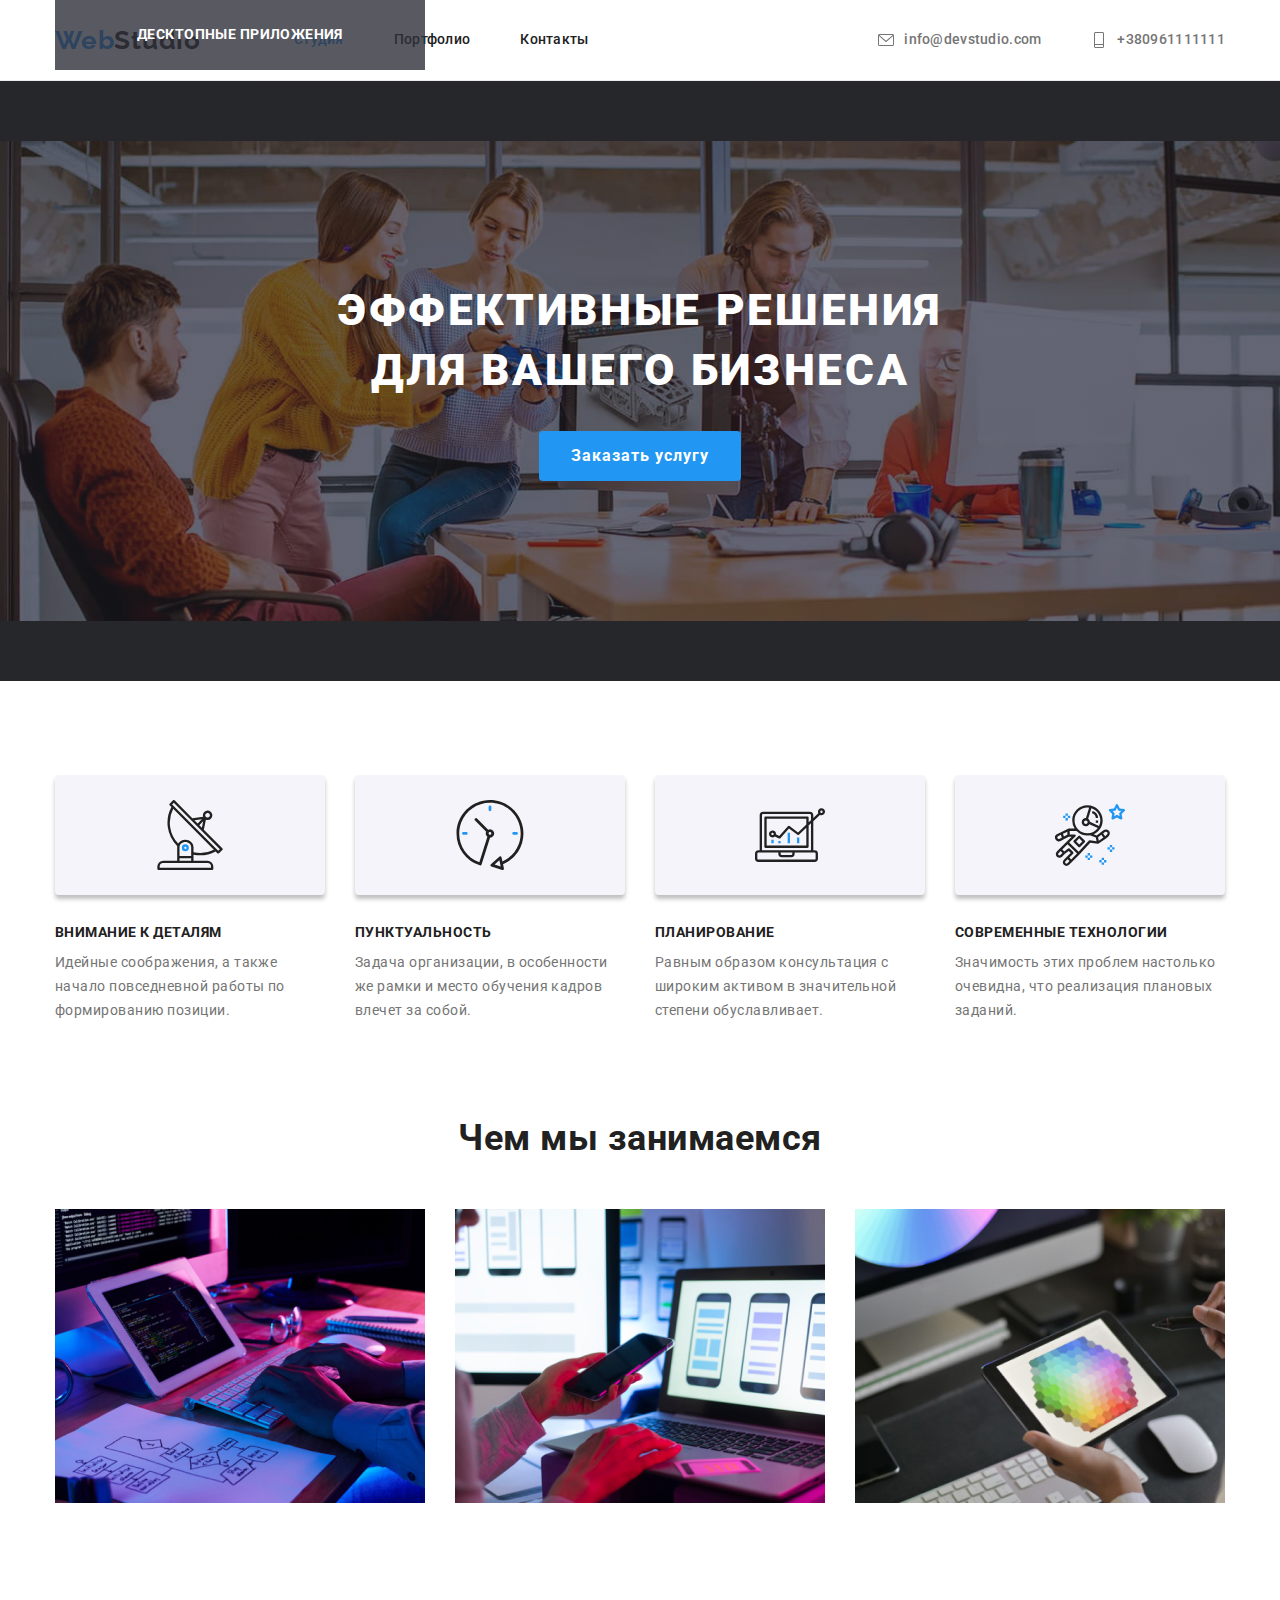
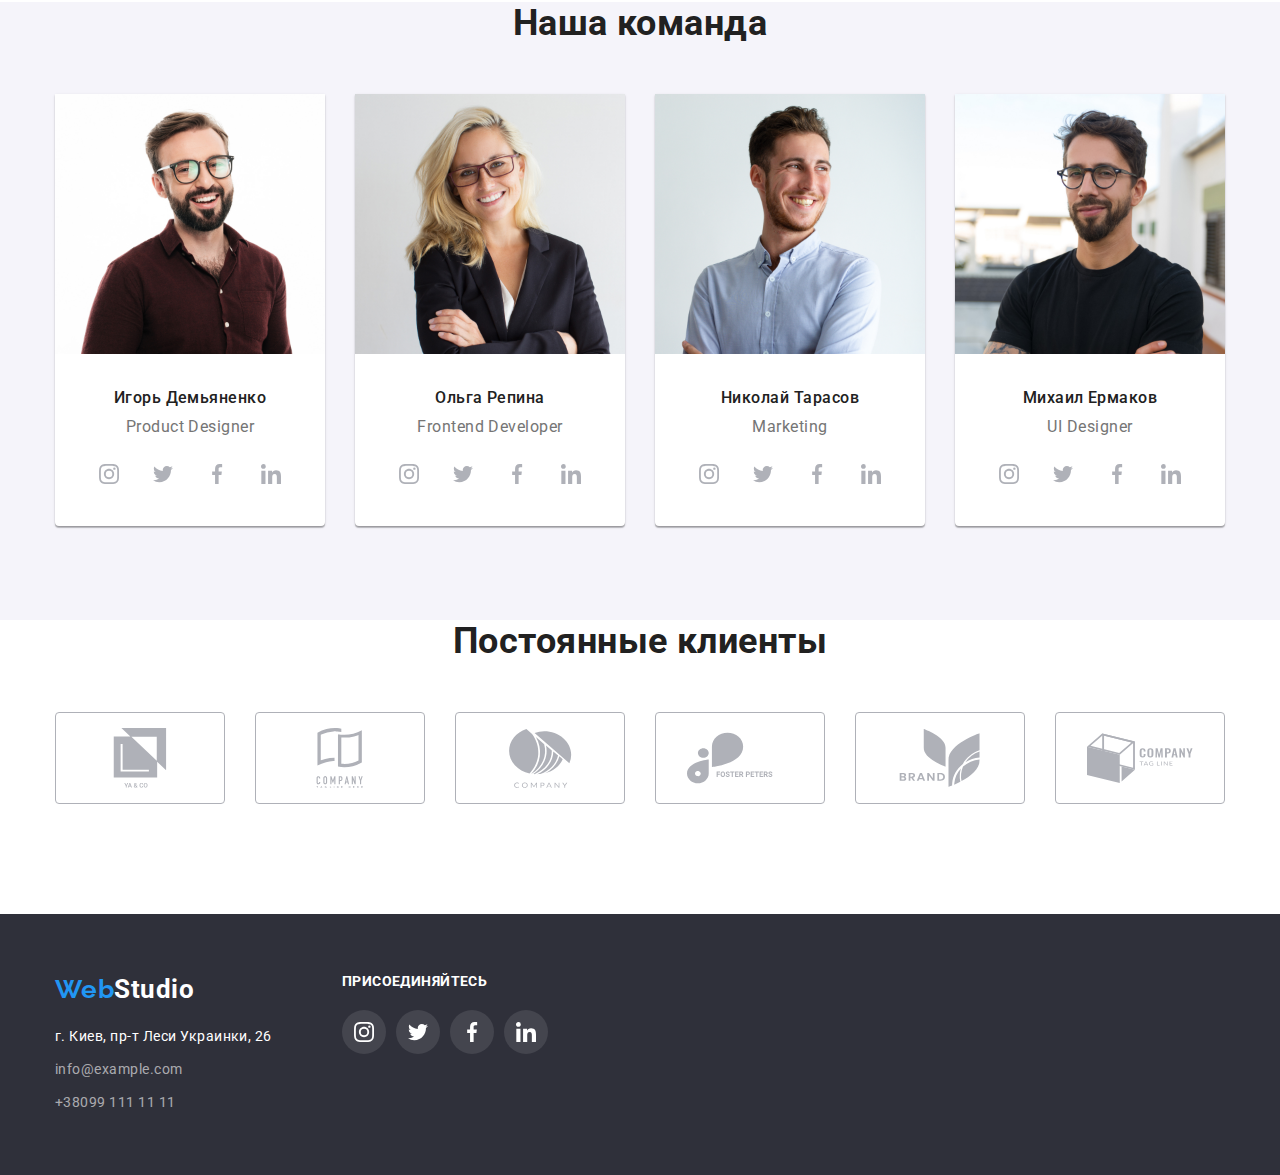
==== index.html @ 5ae1af16 "hw5" ====
<!DOCTYPE html>
<html lang="ru">
<head>
    <meta charset="UTF-8">
    <meta http-equiv="X-UA-Compatible" content="IE=edge">
    <meta name="viewport" content="width=device-width, initial-scale=1.0">
    <title>WebStudio</title>
    <link href="https://fonts.googleapis.com/css2?family=Raleway:wght@700&family=Roboto:wght@400;500;700;900&display=swap" rel="stylesheet">
    <link rel="stylesheet" href="./css/modern-normalize.css">
    <link rel="stylesheet" href="./css/style.css">

</head>
<body>
<!-- Шапка сайта -->
    <header class="header">
       <div class="container">
            <div class="main-nav">
                <nav class="main-nav">
                    <a href="" lang="en" class="logo"><span class="name_logo">Web</span>Studio</a> 
                    <ul class="site-nav list">
                        <li class="item-site-nav"><a href="./index.html" class="link current">Студия</a></li>
                        <li class="item-site-nav"><a href="./portfolio.html" class="link">Портфолио</a></li>
                        <li class="item-site-nav"><a href="" class="link">Контакты</a></li>           
                    </ul>             
                </nav>
                <ul class="cont-nav list">
                    <li class="item-site-nav ">
                            
                        <a href="mailto:info@devstudio.com" class="cont-link mail hover">
                            <svg class="contact-item" width="16px" height="12px">
                                <use href="./images/symbol.svg#icon-envelope"></use>
                            </svg>info@devstudio.com</a></li>
                    <li class="item-site-nav "><a href="tel:+380961111111" class="cont-link telephone">
                            <svg class="contact-item" width="16px" height="12px">
                                <use href="./images/symbol.svg#icon-telephone"></use>
                            </svg>+380961111111</a></li>
                </ul>
            </div>    
        </div>
    </header>

        <main>
<!-- Головна сторінка -->
            <section class="section-hero">
                <div class="container">
                    <h1 class="hero-title">Эффективные решения для вашего бизнеса</h1>
                        
                    <button type="button" class="button pointer">Заказать услугу</button>
                 </div>           
            </section>
<!-- Особливості -->            
            <section class="section">
                <div class="container">
                    <h2 class="features-title visual-hidden">Особенности</h2>
                    <ul class="features list">                    
                        <li class="features-list">
                            <div class="icon">
                                <svg class="features-icon" width="70px" height="70px">
                                    <use href="./images/symbol.svg#icon-antenna"></use>
                                </svg>
                            </div>
                            <h3 class="title">Внимание к деталям</h3>
                            <p class="text-title">Идейные соображения, а также начало повседневной работы по формированию позиции.</p>
                        </li>

                        <li class="features-list clock">
                            <div class="icon">
                                <svg class="features-icon" width="70px" height="70px">
                                    <use href= "./images/symbol.svg#icon-clock"></use>
                                </svg>
                            </div>
                            <h3 class="title">Пунктуальность</h3>
                            <p class="text-title">Задача организации, в особенности же рамки и место обучения кадров влечет за собой.</p>
                        </li>

                        <li class="features-list diagram">
                             <div class="icon">
                                <svg class="features-icon" width="70px" height="70px">
                                    <use href="./images/symbol.svg#icon-diagram"></use>
                                </svg>
                            </div>
                            <h3 class="title">Планирование</h3>
                            <p class="text-title">Равным образом консультация с широким активом в значительной степени обуславливает.</p>
                        </li>

                        <li class="features-list astronaut">
                             <div class="icon">
                                <svg class="features-icon" width="70px" height="70px">
                                    <use href="./images/symbol.svg#icon-astronaut"></use>
                                </svg>
                            </div>
                            <h3 class="title">Современные технологии</h3>
                            <p class="text-title">Значимость этих проблем настолько очевидна, что реализация плановых заданий.</p>
                        </li>
                    </ul>
                </div>
            </section> 
            
  <!-- Види робіт -->
            <section class="section-work">
                <div class="container">
                    <h2 class="section-title">Чем мы занимаемся</h2>
                    <ul class="work list">
                        <li class="work-img"> 
                            <div class="action-block">
                                <img src="./images/img1.jpg" alt="Написание кода" width="370">

                                <div class="action-line">
                                    <p class="active-work-text">
                                        Десктопные приложения
                                    </p>
                                </div>
                            </div>
                        </li>

                        <li  class="work-img">
                            <div class="action-block">
                                <img src="./images/img2.jpg" alt="Разработка мобильных приложений" width="370">
                            </div>   
                        </li>

                        <li  class="work-img"> 
                            <div class="action-block">
                                <img src="./images/img3.jpg" alt="Разработка дизайнов" width="370">
                            </div>
                        </li>
                    </ul>
                </div>
            </section>  
<!-- Команда -->
            <section class="section-team">
                <div class="container">
                    <h2 class="section-title">Наша команда</h2>
                    <ul class="team list">
                        <li class="team-card">
                            <img src="./images/igor.jpg" alt="Игорь Демьяненко" width="270" class="team-img">
                            <div class="team-container">
                                <h3 class="title">Игорь Демьяненко</h3>
                                <p lang="en" class="position-title">Product Designer</p>
                                <ul class="social-block">
                                    <li class="social-list"><a href="" class="soc">
                                        <svg class="social-link" width="20" height="20">
                                            <use href="./images/symbol.svg#icon-instagram">
                                            </use>
                                        </svg>
                                    </a></li>
                                    <li class="social-list"><a href="" class="soc">
                                        <svg class="social-link" width="20" height="20">
                                            <use href="./images/symbol.svg#icon-twitter">
                                            </use>
                                        </svg></a></li>
                                    <li class="social-list"><a href="" class="soc"><svg class="social-link" width="20" height="20">
                                            <use href="./images/symbol.svg#icon-facebook">
                                            </use>
                                        </svg></a></li>
                                    <li class="social-list"><a href="" class="soc"><svg class="social-link" width="20" height="20">
                                            <use href="./images/symbol.svg#icon-linkedin">
                                            </use>
                                        </svg></a></li>
                            </ul>
                            </div>  
  
                        </li>
                        <li class="team-card">
                            <img src="./images/olga.jpg" alt="Ольга Репина" width="270" class="team-img">
                            <div class="team-container">
                                <h3 class="title">Ольга Репина</h3>
                                <p lang="en" class="position-title">Frontend Developer</p>
                            <ul class="social-block">
                                    <li class="social-list"><a href="" class="soc">
                                        <svg class="social-link" width="20" height="20">
                                            <use href="./images/symbol.svg#icon-instagram">
                                            </use>
                                        </svg>
                                    </a></li>
                                    <li class="social-list"><a href="" class="soc">
                                        <svg class="social-link" width="20" height="20">
                                            <use href="./images/symbol.svg#icon-twitter">
                                            </use>
                                        </svg></a></li>
                                    <li class="social-list"><a href="" class="soc"><svg class="social-link" width="20" height="20">
                                            <use href="./images/symbol.svg#icon-facebook">
                                            </use>
                                        </svg></a></li>
                                    <li class="social-list"><a href="" class="soc"><svg class="social-link" width="20" height="20">
                                            <use href="./images/symbol.svg#icon-linkedin">
                                            </use>
                                        </svg></a></li>
                            </ul>
                            </div>
                        </li>
                        <li class="team-card">
                            <img src="./images/nikolai.jpg" alt="Николай Тарасов" width="270" class="team-img">
                            <div class="team-container">
                                <h3 class="title">Николай Тарасов</h3>
                                <p lang="en" class="position-title">Marketing</p>
                                <ul class="social-block">
                                    <li class="social-list"><a href="" class="soc">
                                        <svg class="social-link" width="20" height="20">
                                            <use href="./images/symbol.svg#icon-instagram">
                                            </use>
                                        </svg>
                                    </a></li>
                                    <li class="social-list"><a href="" class="soc">
                                        <svg class="social-link" width="20" height="20">
                                            <use href="./images/symbol.svg#icon-twitter">
                                            </use>
                                        </svg></a></li>
                                    <li class="social-list"><a href="" class="soc">
                                        <svg class="social-link" width="20" height="20">
                                            <use href="./images/symbol.svg#icon-facebook">
                                            </use>
                                        </svg></a></li>
                                    <li class="social-list"><a href="" class="soc">
                                        <svg class="social-link" width="20" height="20">
                                            <use href="./images/symbol.svg#icon-linkedin">
                                            </use>
                                        </svg></a></li>
                                </ul>
                            </div>    
                        </li>
                        <li class="team-card">
                            <img src="./images/mikhail.jpg" alt="Михаил Ермаков" width="270" class="team-img">
                            <div class="team-container">                           
                                <h3 class="title">Михаил Ермаков</h3>
                                <p lang="en" class="position-title">UI Designer</p>
                                <ul class="social-block">
                                    <li class="social-list"><a href="" class="soc">
                                        <svg class="social-link" width="20" height="20">
                                            <use href="./images/symbol.svg#icon-instagram">
                                            </use>
                                        </svg>
                                    </a></li>
                                    <li class="social-list"><a href="" class="soc">
                                        <svg class="social-link" width="20" height="20">
                                            <use href="./images/symbol.svg#icon-twitter">
                                            </use>
                                        </svg></a></li>
                                    <li class="social-list"><a href="" class="soc">
                                        <svg class="social-link" width="20" height="20">
                                            <use href="./images/symbol.svg#icon-facebook">
                                            </use>
                                        </svg></a></li>
                                    <li class="social-list"><a href="" class="soc">
                                        <svg class="social-link" width="20" height="20">
                                            <use href="./images/symbol.svg#icon-linkedin">
                                            </use>
                                        </svg></a></li>
                                </ul>
                            </div>

                        </li>
                    </ul>
                </div>
            </section>
            <section class="section-clients">
                <div class="container">
                    <h2 class="section-title">Постоянные клиенты</h2>
                    <ul class="clients-block">
                        <li class="clients-list"><a href="" class="clients-link">
                            <svg class="client-one" width="106" height="60">
                                <use href="./images/symbol.svg#icon-client-1">

                                </use>
                            </svg>
                        </a></li>
                        <li class="clients-list"><a href="" class="clients-link">
                            <svg class="client-one" width="106" height="60">
                                <use href="./images/symbol.svg#icon-client-2">

                                </use>
                            </svg>
                        </a></li>
                        <li class="clients-list"><a href="" class="clients-link">
                            <svg class="client-one" width="106" height="60">
                                <use href="./images/symbol.svg#icon-client-3">

                                </use>
                            </svg></a></li>
                        <li class="clients-list"><a href="" class="clients-link">
                            <svg class="client-one" width="106" height="60">
                                <use href="./images/symbol.svg#icon-client-4">

                                </use>
                            </svg></a></li>
                        <li class="clients-list"><a href="" class="clients-link">
                            <svg class="client-one" width="106" height="60">
                                <use href="./images/symbol.svg#icon-client-5">

                                </use>
                            </svg></a></li>
                        <li class="clients-list"><a href="" class="clients-link">
                            <svg class="client-one" width="106" height="60">
                                <use href="./images/symbol.svg#icon-client-6">

                                </use>
                            </svg></a></li>
                    </ul>
                </div>
            </section>
        </main>
<!-- Подвал -->
    <footer class="footer ">
        <div class="container decoration">
                <div>
                    <a href="#" lang="en" class="footer-logo"><span class="name_logo">Web</span>Studio</a>

                    <address>
                        <p class="cont-footer">г. Киев, пр-т Леси Украинки, 26</p>
                        <ul class="list"> 
                            <li class="address-mail"><a href="mailto:info@example.com" class="footer-list">info@example.com</a></li>
                            <li class="address-tel"><a href="tel:+380961111111" class="footer-list">+38099 111 11 11</a></li>
                        </ul>
                    </address>
                </div>
            <div class="social-footer">
                <h3 class="social-footer-title">присоединяйтесь</h3>
                <ul class="social-footer-block">

                    <li class="social-footer-list"><a href="" class="soc-footer">
                        <svg class="social-footer-link" width="20" height="20">
                            <use href="./images/symbol.svg#icon-instagram">
                            </use>
                        </svg></a></li>

                    <li class="social-footer-list"><a href="" class="soc-footer">
                        <svg class="social-footer-link" width="20" height="20">
                            <use href="./images/symbol.svg#icon-twitter">
                            </use>
                        </svg></a></li>

                    <li class="social-footer-list"><a href="" class="soc-footer">
                        <svg class="social-footer-link" width="20" height="20">
                            <use href="./images/symbol.svg#icon-facebook">
                            </use>
                        </svg></a></li>

                    <li class="social-footer-list"><a href="" class="soc-footer">
                        <svg class="social-footer-link" width="20" height="20">
                            <use href="./images/symbol.svg#icon-linkedin">
                            </use>
                        </svg>
                    </a></li>
                </ul>
            </div> 
        </div>

    </footer>
</body>
</html>
---- css/style.css ----
/* КОЛІР ГОЛОВНОГО ТЕКСТУ #212121 */

/* КОЛІР ДРУГОРЯДНОГО ТЕКСТУ #757575 */

/* Білий колір тексту #FFFFFF */

/* Білий другорядний rgba(255, 255, 255, 0,6); */

/* акцент #2196F3 */

/* Колір сторінки другорядний #F5F4FA */

/* Колір сторінки другорядний #2F303A */



:root {
    --primary-text-color:rgba(117, 117, 117, 1);
    --title-text-color:#212121;
    --accent-color: #2196F3;
    --additional-color:#757575;
    --additional-white-color:#FFFFFF;
    --background-color:#2F303A;
    --background-team-color:#F5F4FA;
    --contact-text-color:#FFFFFF99;
    --bgc-work-card:#EEEEEE;
}

body {
    background-color: var(--additional-white-color);
    color: var(--primary-text-color);
    font-family: 'Roboto', sans-serif;
    letter-spacing: 0.03em;
}

.header {
    border-bottom: 1px solid #ECECEC;
}

.main-nav {
    display: flex;
    align-items: center;
}

.container {
    margin-left: auto;
    margin-right: auto;
    width: 1200px;
    padding-left: 15px;
    padding-right: 15px;
    border-bottom: 4 px solid var(--title-text-color);


}


.visual-hidden {
    color: rgba(0, 0, 0, 0);
    font-size: 0;
    padding-top: 0;
    padding-bottom: 0;
    margin-top: 0;
    margin-bottom: 0;
}

.logo {
    color: var(--title-text-color);
    text-decoration: none;
    font-family: 'Raleway', sans-serif;
    font-weight: bold;
    font-size: 26px;
    line-height: 1.19;
    letter-spacing: 0.03em;
    padding-top: 24px;
    padding-bottom: 24px;
}

.name_logo {
    color: var(--accent-color);
    font-family: 'Raleway', sans-serif;
    font-weight: bold;
    font-size: 26px;
    line-height: 1.19;
    letter-spacing: 0.03em;
    
}

.list {
    padding: 0;
    margin: 0;
    list-style: none;
}

.link {
    text-decoration: none;
    color: var(--title-text-color);
    font-weight: 500;
    font-size: 14px;
    line-height: 1.14;
    letter-spacing: 0.02em;
}

/* site nav */

.site-nav {
     display: flex;
     margin-left: 93px;
     
}

.site-nav .item-site-nav {
    margin-right: 50px;
    
    
}

.site-nav .item-site-nav:last-child {
    margin-right: 0;
}




.contact-item {
    width:16px;
    height: 16px;
    align-items: center;
    margin-right: 10px;
    background-repeat: no-repeat;
    display: inline-flex;
    background-size: contain;
    vertical-align: middle;
    fill: currentColor;
    


}
.contact-item:hover{
    fill: var(--accent-color);

}
    

.site-nav .link {
    display: block;
    padding-top: 32px;
    padding-bottom: 32px;
}
    
.site-nav.link {

    color: var(--title-text-color);
    font-weight: 500;
    font-size: 14px;
    line-height: 1.14;
    letter-spacing: 0.02em;
}

/* cont-nav */

.cont-link {
    color: var(--additional-color);
    text-decoration: none;
    font-weight: 500;
    font-size: 14px;
    line-height: 1.14;
    letter-spacing: 0.02em;
    padding-top: 32px;
    padding-bottom: 32px;
    display: block;
    
}


.cont-link:hover, 
.cont-nav .cont-link:focus {
    color:var(--accent-color);
    
}
.site-nav .link:hover,
.site-nav .link:focus {
    color:var(--accent-color);

}




.current {
    color: var(--accent-color);
}    


.cont-nav {
    display: flex;
    margin-left: auto;

}

.cont-nav .item-site-nav + .item-site-nav {
    margin-left: 50px;
}




/* hero */
.section-hero {
    background-color: var(--title-text-color);
    
    text-align: center;
    background-repeat: no-repeat;
    background-position: center;
    background-size: contain;
    padding-top: 200px;
    padding-bottom: 200px;
    background-image: linear-gradient(to bottom, rgba(47, 48, 58, 0.4),
    rgba(47, 48, 58, 0.4)), 
url(../images/hero-img.jpg);
    
} 

.section-hero .container {
    width: 696px;
}

.button {

    background-color: var(--accent-color);
    color: var(--additional-white-color);

    border-radius: 4px;
    border: none;


    padding: 10px 32px;
    min-width: 200px;
    margin-bottom: 0;


    font-family: Roboto;
    font-weight: bold;
    font-size: 16px;
    line-height: 1.9;
    letter-spacing: 0.06em;
    



    
}
.hero-title {

    margin-top: 0;
    margin-bottom: 30px;

    color: var(--additional-white-color);
    font-style: normal;;
    font-weight: 900;
    font-size: 44px;
    line-height: 1.36;
    letter-spacing: 0.06em;
    text-align: center;
    text-transform: uppercase;

}

/* Features */
.section {
    padding-top: 94px;
    padding-bottom: 94px;
    margin-bottom: 0;
    margin-top: 0;
    
}

.section .container {
    padding-top: 0;
    padding-bottom: 0;
    margin-top: 0;
    margin-bottom: 0;
}

.features{
    display: flex;
}

.features-list .title {
    text-align: left;
}


.features .features-list + .features-list {
    margin-left: 30px;
}

.features-title {

    margin-top: 0;
    margin-bottom: 0;
}

.features .title {

    
    color: var(--title-text-color);
    font-weight: bold;
    font-size: 14px;
    line-height: 1.14;
    text-transform: uppercase;
    
}

.title {

    margin-top: 0;
    margin-bottom: 10px;
    text-align: center;

}

.features-list {
    margin-top: 0;
    margin-bottom: 0;
    width: 272px;
    
    
}

.icon {
    width: 270px;

    padding-top: 25px;
    padding-bottom: 25px;
    display: flex;
    justify-content: center;
    box-shadow: 0px 4px 4px rgba(0, 0, 0, 0.25);
    border-radius: 4px;
    margin-bottom: 30px;
    background-position: center;
    background-color: var(--background-team-color);

}

.features-icon {

    width: 70px;
    height: 70px;
    background-repeat: no-repeat;

}

/* SECTION */
.section-work {
    padding-top: 0;
    padding-bottom: 94px;
}

.action-block {

}

.action-line {
    width: 370px;
    height: 70px;
    background: rgba(47, 48, 58, 0.8);
    position: absolute;
    padding-top: 27px;
    padding-bottom: 27px;
    top: 0;
}

.active-work-text {
    font-weight: bold;
    font-size: 14px;
    line-height: 1.14;
    text-align: center;
    letter-spacing: 0.03em;
    text-transform: uppercase;
    margin: 0;
    color: var(--additional-white-color);


}

.section-title {

    font-weight: bold;
    font-size: 36px;
    line-height: 1.17;
    text-align: center;

    color: var(--title-text-color);
    margin-top: 0;
    margin-bottom: 50px;
}

.text-title {

    margin-top: 0;
    margin-bottom: 0;


    font-size: 14px;
    line-height: 1.71;  
}

.work {
    display: flex;
}

.work .work-img + .work-img {
    margin-left: 30px;
}

.work-img {
    margin-top: 0;
    margin-bottom: 0;
    display: block;
    max-width: 100%;
    height: auto;
}




/* Team */
.team .title {

    color: var(--title-text-color);
    font-weight: 500;
    font-size: 16px;
    line-height: 1.19;
    margin-bottom: 10px;
    
}

.team {
       
    border-radius: 0px 0px 4px 4px; 
    display: flex;

}

.team-img {
    margin-top: 0;

}

.team .team-card + .team-card {
    margin-left: 30px;
}


.position-title {

    margin-top: 0;
    margin-bottom: 16px;

    



    font-size: 16px;
    line-height: 1.19;
    text-align: center;
}

.team-container{
    padding-top: 30px;
    padding-bottom: 30px;
    padding-left: 32px;
    padding-right: 32px;
    
}




.team-card {
    background-color: var(--additional-white-color);
    margin-top: 0;
    margin-bottom: 0;
    box-shadow: 0px 1px 3px rgba(0, 0, 0, 0.12), 0px 1px 1px rgba(0, 0, 0, 0.14), 0px 2px 1px rgba(0, 0, 0, 0.2);
    border-radius: 0px 0px 4px 4px;
}

.section-team {

    background-color: var(--background-team-color);
    padding-bottom: 94px;
}

.social-block {
    display: flex;
    list-style: none;
    padding: 0;


}

.social-list:last-child {
    margin-right: 0;

}


.social-list {    
    margin-right: 10px; 
    width: 44px;
    height: 44px;
}

.soc {

    display: flex;
    align-items: center;
    justify-content: center;
    height: 100%;
    width: 100%;
    border-radius: 50%;
   
    fill: #afb1b8;
}

.soc:hover,
.soc:focus {
    fill: #FFFFFF;
    background-color: var(--accent-color);
    border-radius: 50%;
}







.section-clients {
    
    padding-top: 0;
    padding-bottom: 94px;
}

.clients-block {
    display: flex;
    list-style: none;
    padding: 0;
}

.clients-list {

    margin-right: 30px;
    width: 170px;
    height: 92px;


}

.clients-list:last-child {
    margin-right: 0;

} 

.clients-link {
    width: 100%;
    height: 100%;   
    display: flex;
    align-items: center;
    justify-content: center;
    border: 1px solid #AFB1B8;
    box-sizing: border-box;
    border-radius: 4px;
    fill: #afb1b8;
}


.clients-link:hover,
.clients-link:focus{
    border-color: var(--accent-color);
    fill: var(--accent-color);
}



/* footer */
.footer {

    background-color: var(--background-color);

    padding-top: 60px;
    padding-bottom: 60px;
}
.footer-logo {

    margin-top: 0;
    margin-bottom: 20px;

    color: var(--additional-white-color);
    text-decoration: none;
    font-weight: bold;
    font-size: 26px;
    line-height: 1.19;
    display: block;



    
}
.cont-footer {
    color: var(--additional-white-color);
    font-size: 14px;
    line-height: 1.71;
    font-style: normal;

    margin-top: 0;
    margin-bottom: 9px;


}

.footer-list {
    color: var(--contact-text-color);
    text-decoration: none;
    font-size: 14px;
    line-height: 1.71;
    font-style: normal;

    margin-top: 0;

    
}

.address-mail {
    margin-bottom: 9px;
}

.address-tel {
    margin-bottom: 0;
    margin-bottom: 0;
}
.footer-list:hover,
.footer-list:focus {
    color:var(--accent-color);
}

.social-footer-block {
    display: flex;
    list-style: none;
    padding: 0;

    
}

.decoration {
    display: flex;


}

.social-footer-title {
    font-style: normal;
    font-weight: bold;
    font-size: 14px;
    line-height: 1.14;
    letter-spacing: 0.03em;
    text-transform: uppercase;
    color: var(--additional-white-color);
    margin-top: 0;
    margin-bottom: 20px;
}


.soc-footer {
    width: 100%;
    height: 100%;
    display: flex;
    align-items: center;
    justify-content: center;    
    background-color: rgba(255, 255, 255, 0.1);
    border-radius: 50%;

}


.social-footer-list:last-child {
    margin-right: 0;
}

.social-footer-list {
    margin-right: 10px;
    width: 44px;
    height: 44px;
}


.social-footer {
    margin-left: 70px;
    margin-right: 0;
}
.social-footer-link{
    fill: #FFFFFF;


}

.soc-footer:hover,
.soc-footer:focus {
background-color:var(--accent-color);
    
}


/* Page Portfolio */

.portfolio-hero {
    margin-top: 0;

}

.btn {
    background-color: var(--background-team-color);
    color: var(--title-text-color);

    font-family: Roboto;
    font-weight: 500;
    font-size: 16px;
    line-height: 1.63;
    border-radius: 4px;
    letter-spacing: 0.03em;
    border: none;
    padding-top: 6px;
    padding-bottom: 6px;
    padding-left: 22px;
    padding-right: 22px;


}

.btn-list .btn-click + .btn-click{
    margin-left: 8px;
}
.btn-list {
    padding-top: 0;
    margin-bottom: 50px;
    display: flex;
    justify-content: center;

}

.current-active {
    background-color: var(--accent-color);
    color: var(--additional-white-color);
    box-shadow: 0px 3px 1px rgba(0, 0, 0, 0.1), 0px 1px 2px rgba(0, 0, 0, 0.08), 0px 2px 2px rgba(0, 0, 0, 0.12);
border-radius: 4px;
}

.btn:hover,
.btn:focus {
    background-color: var(--accent-color);
    color: var(--additional-white-color);
    box-shadow: 0px 3px 1px rgba(0, 0, 0, 0.1), 0px 1px 2px rgba(0, 0, 0, 0.08), 0px 2px 2px rgba(0, 0, 0, 0.12);
    border-radius: 4px;

}



.pointer {
  cursor: pointer;
}

.card-container {
    padding-top: 20px;
    padding-bottom: 20px;
    padding-left: 24px;
    padding-right: 24px;

    
    border-left: 1px solid var(--bgc-work-card );
    border-right: 1px solid var(--bgc-work-card );
    border-bottom: 1px solid var(--bgc-work-card );

}

.work-portfolio {
    text-decoration: none;
    margin-top: 0;

    display: flex;
    flex-wrap: wrap;



}

.bg-card {

    width: calc((100% - 60px) / 3);   
    box-sizing: border-box;
    margin-right: 30px;
    margin-bottom: 30px;
}



.bg-card:nth-child(3n) {
    margin-right: 0;
}

.bg-card:nth-last-child(-n + 3) {
    margin-bottom: 0;   
}

.portfolio-list {
    text-decoration: none;
    display: block;
    

    
}

.portfolio-list:hover,
.portfolio-list:focus{
    box-shadow: 0px 3px 1px rgba(0, 0, 0, 0.1), 0px 1px 2px rgba(0, 0, 0, 0.08), 0px 2px 2px rgba(0, 0, 0, 0.12);
    border-radius: 4px;
}

.work-card {
    margin-top: 0;
    display: block;
    max-width: 100%;
    height: auto;


}

.work-title {
    font-weight: bold;
    font-size: 18px;
    line-height: 2;
    letter-spacing: 0.06em;
    color: var(--title-text-color);

    margin-top: 0;
    margin-bottom: 4px;

    
}

.work-paragraph {
    font-size: 16px;
    line-height: 1.86;
    color: var(--additional-color);

    margin-top: 0;
    margin-bottom: 0;


}
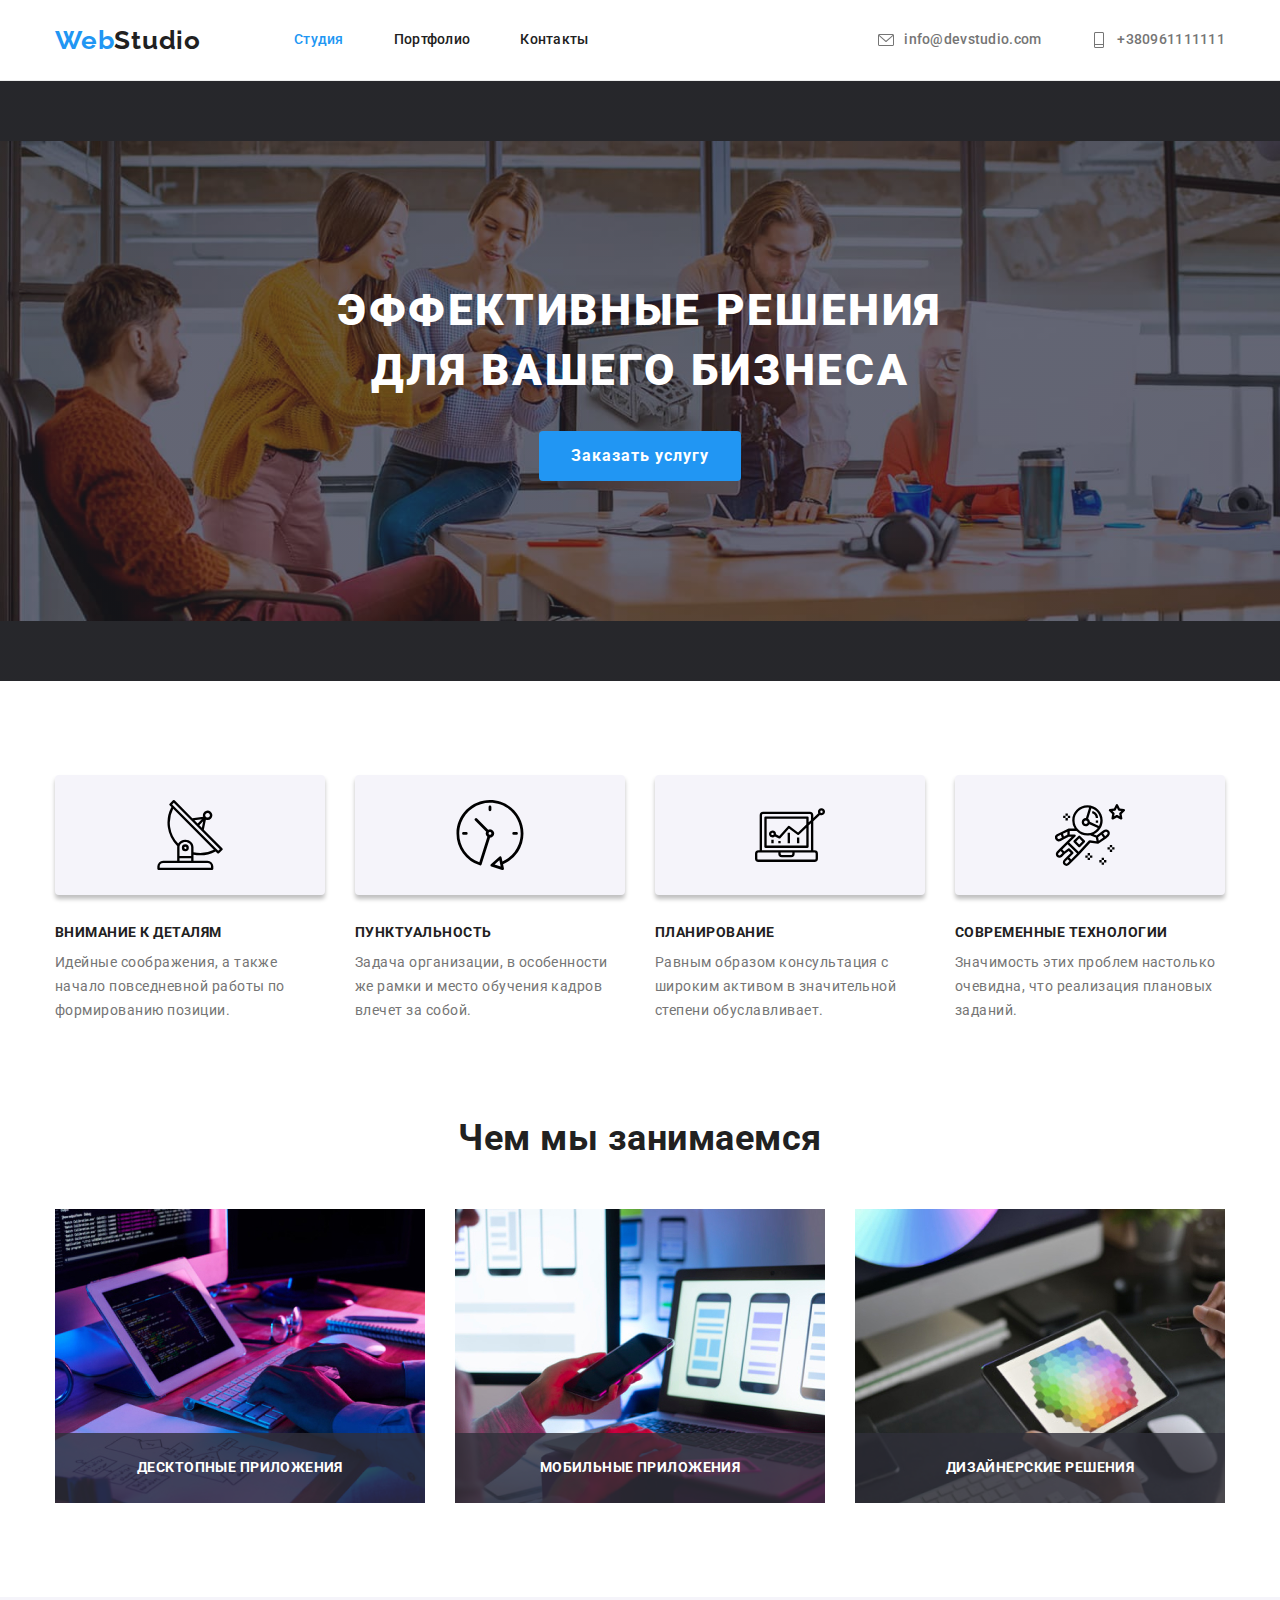
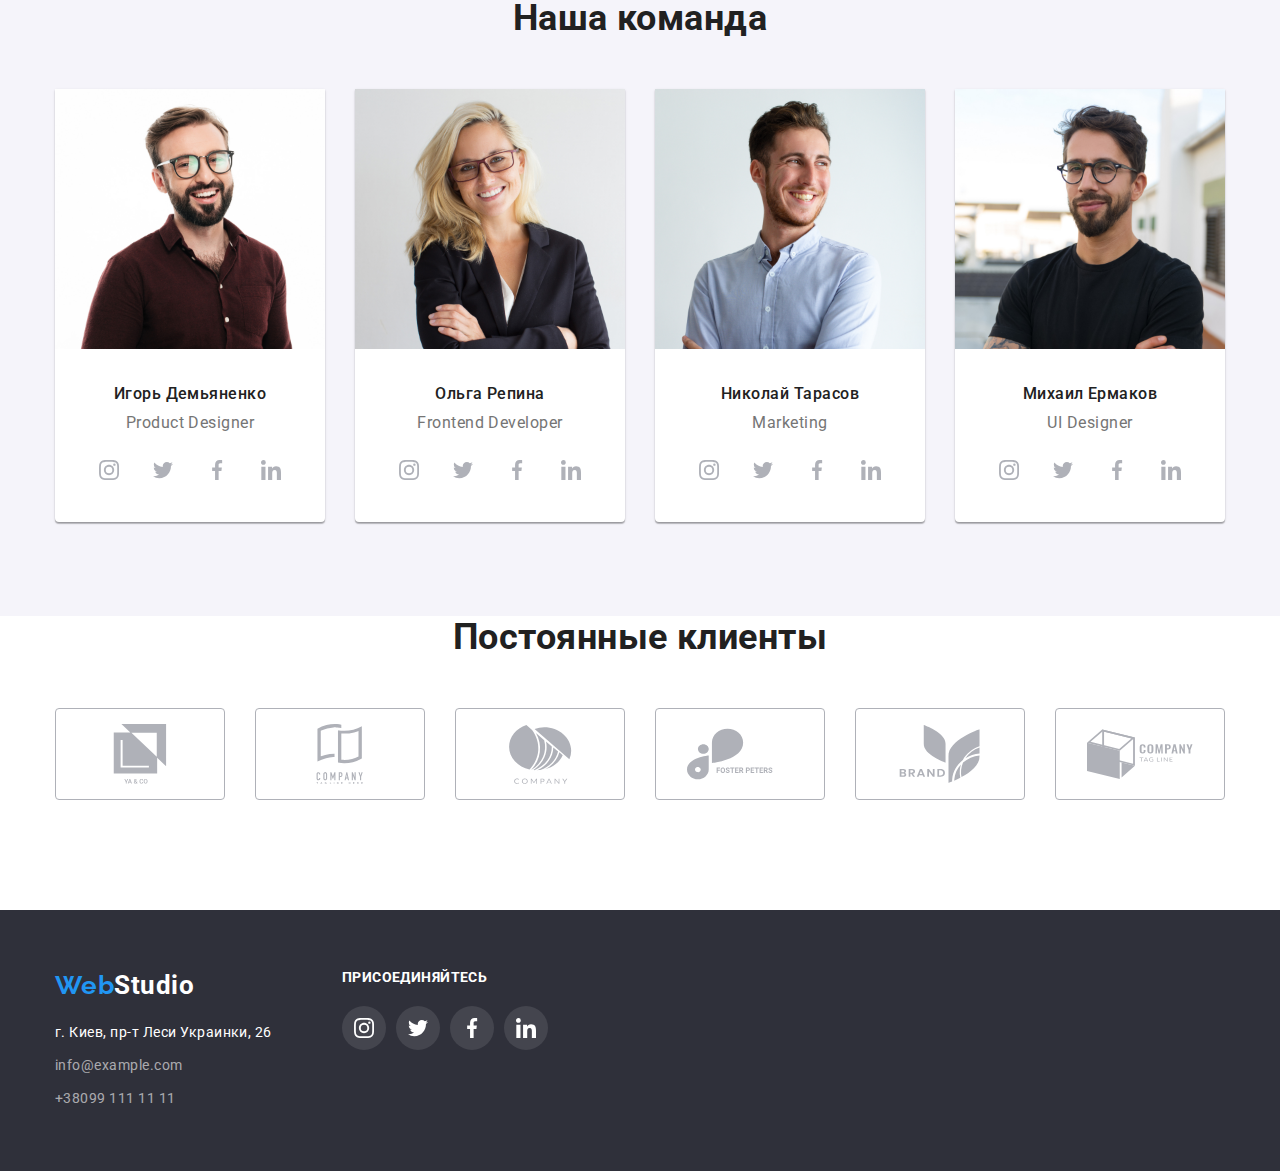
==== commit 18325e7d: "hw5" ====
--- a/index.html
+++ b/index.html
@@ -18,7 +18,7 @@
                 <nav class="main-nav">
                     <a href="" lang="en" class="logo"><span class="name_logo">Web</span>Studio</a> 
                     <ul class="site-nav list">
-                        <li class="item-site-nav"><a href="./index.html" class="link current">Студия</a></li>
+                        <li class="item-site-nav"><a href="./index.html" class="link active">Студия</a></li>
                         <li class="item-site-nav"><a href="./portfolio.html" class="link">Портфолио</a></li>
                         <li class="item-site-nav"><a href="" class="link">Контакты</a></li>           
                     </ul>             
@@ -45,8 +45,21 @@
                 <div class="container">
                     <h1 class="hero-title">Эффективные решения для вашего бизнеса</h1>
                         
-                    <button type="button" class="button pointer">Заказать услугу</button>
-                 </div>           
+                    <button data-modal-open type="button" class="button pointer">Заказать услугу</button>
+                        <div class="backdrop is-hidden" data-modal>
+                           <div class="modal">
+                               <div class="modal-block">
+                               
+                                <button data-modal-close class="close-btn pointer">
+                                    <svg class="close" width="11" height="11">
+                                        <use href="./images/symbol.svg#icon-close"></use>
+                                    </svg>
+                                </button>
+                                </div>
+                           </div>
+                        </div>
+                    
+                </div>           
             </section>
 <!-- Особливості -->            
             <section class="section">
@@ -116,12 +129,22 @@
                         <li  class="work-img">
                             <div class="action-block">
                                 <img src="./images/img2.jpg" alt="Разработка мобильных приложений" width="370">
+                                    <div class="action-line">
+                                        <p class="active-work-text">
+                                            Мобильные приложения
+                                        </p>
+                                </div>
                             </div>   
                         </li>
 
                         <li  class="work-img"> 
                             <div class="action-block">
                                 <img src="./images/img3.jpg" alt="Разработка дизайнов" width="370">
+                                    <div class="action-line">
+                                        <p class="active-work-text">
+                                            Дизайнерские решения
+                                        </p>
+                                    </div>
                             </div>
                         </li>
                     </ul>
@@ -346,5 +369,7 @@
         </div>
 
     </footer>
+
+     <script src="./js/modal.js"></script>
 </body>
 </html>
--- a/css/style.css
+++ b/css/style.css
@@ -32,10 +32,16 @@
     color: var(--primary-text-color);
     font-family: 'Roboto', sans-serif;
     letter-spacing: 0.03em;
+
 }
 
 .header {
+    width: 100%;
+    min-height: 80px;
+    top: 0;
+    right: 0;
     border-bottom: 1px solid #ECECEC;
+    background-color: var(--additional-white-color);
 }
 
 .main-nav {
@@ -138,6 +144,7 @@
 }
 .contact-item:hover{
     fill: var(--accent-color);
+    transition: 250ms cubic-bezier(0.4, 0, 0.2, 1);
 
 }
     
@@ -146,8 +153,40 @@
     display: block;
     padding-top: 32px;
     padding-bottom: 32px;
-}
-    
+    position: relative;
+}
+
+.link::after {
+    content: "";
+    display: block;
+    width: 100%;
+    height: 4px;
+    background-color: var(--accent-color);
+    position: absolute;
+    border-radius: 2px;
+
+
+    left: 0;
+    bottom: 0;
+    opacity: 0;
+    transition: opasity 250ms cubic-bezier(0.4, 0, 0.2, 1);
+}
+
+
+
+.active {
+    color: var(--accent-color);
+
+    
+  
+}   
+    
+.site-nav .link:hover::after {
+    opacity: 1;
+    transition: 250ms cubic-bezier(0.4, 0, 0.2, 1);
+
+}
+
 .site-nav.link {
 
     color: var(--title-text-color);
@@ -176,20 +215,17 @@
 .cont-link:hover, 
 .cont-nav .cont-link:focus {
     color:var(--accent-color);
+    transition: 250ms cubic-bezier(0.4, 0, 0.2, 1);
     
 }
 .site-nav .link:hover,
 .site-nav .link:focus {
     color:var(--accent-color);
-
-}
-
-
-
-
-.current {
-    color: var(--accent-color);
-}    
+    transition: 250ms cubic-bezier(0.4, 0, 0.2, 1);
+
+}
+
+ 
 
 
 .cont-nav {
@@ -245,11 +281,61 @@
     line-height: 1.9;
     letter-spacing: 0.06em;
     
-
-
-
-    
-}
+    
+}
+
+.close {
+box-sizing: border-box;
+   
+}
+
+.close-btn {
+    height: 30px;
+    width: 30px;
+    border-radius: 50%;
+    display: flex;
+    justify-content: center;
+    align-items: center;
+    border: 1px solid rgba(0, 0, 0, 0.1);
+    background-color: var(--additional-white-color);
+    fill: var(--title-text-color);
+    position: absolute;
+    top: 8px;
+    right: 8px;
+}
+
+.modal-block {
+        position: relative;
+}
+.backdrop {
+    position: fixed;
+    top: 0;
+    left: 0;
+    bottom: 0;
+    right: 0;
+    background-color: rgba(0, 0, 0, 0.2);
+    z-index: 1;
+}
+
+.backdrop.is-hidden {
+    opacity: 0;
+    pointer-events: none;
+}
+
+.modal {
+    min-height: 581px;
+    min-width: 528px;
+    background-color: #fff;
+    position: absolute;
+    top: 50%;
+    left: 50%;
+    transform: translate(-50%, -50%);
+
+    box-shadow: 0px 1px 3px rgba(0, 0, 0, 0.12), 0px 1px 1px rgba(0, 0, 0, 0.14), 0px 2px 1px rgba(0, 0, 0, 0.2);
+    border-radius: 4px;
+
+}
+
 .hero-title {
 
     margin-top: 0;
@@ -358,7 +444,8 @@
 }
 
 .action-block {
-
+    position: relative;
+    line-height: 0;
 }
 
 .action-line {
@@ -368,7 +455,9 @@
     position: absolute;
     padding-top: 27px;
     padding-bottom: 27px;
-    top: 0;
+    bottom: 0;
+    right: 0;
+
 }
 
 .active-work-text {
@@ -529,6 +618,7 @@
     fill: #FFFFFF;
     background-color: var(--accent-color);
     border-radius: 50%;
+    transition: 250ms cubic-bezier(0.4, 0, 0.2, 1);
 }
 
 
@@ -580,6 +670,7 @@
 .clients-link:focus{
     border-color: var(--accent-color);
     fill: var(--accent-color);
+    transition: 250ms cubic-bezier(0.4, 0, 0.2, 1);
 }
 
 
@@ -643,6 +734,7 @@
 .footer-list:hover,
 .footer-list:focus {
     color:var(--accent-color);
+    transition: 250ms cubic-bezier(0.4, 0, 0.2, 1);
 }
 
 .social-footer-block {
@@ -708,6 +800,7 @@
 .soc-footer:hover,
 .soc-footer:focus {
 background-color:var(--accent-color);
+transition: 250ms cubic-bezier(0.4, 0, 0.2, 1);
     
 }
 
@@ -762,6 +855,7 @@
     color: var(--additional-white-color);
     box-shadow: 0px 3px 1px rgba(0, 0, 0, 0.1), 0px 1px 2px rgba(0, 0, 0, 0.08), 0px 2px 2px rgba(0, 0, 0, 0.12);
     border-radius: 4px;
+    transition: 250ms cubic-bezier(0.4, 0, 0.2, 1);
 
 }
 
@@ -770,6 +864,40 @@
 .pointer {
   cursor: pointer;
 }
+
+.card-overlay {
+    position: relative;
+    overflow: hidden;
+
+}
+
+.overlay {
+    background: rgba(33, 150, 243, 0.9);
+
+    display: flex;
+    align-items: center;
+    position: absolute;
+    width: 100%;
+    height: 100%;
+    top: 0;
+    transform: translatey(100%);
+    transition: transform 250ms cubic-bezier(0.4, 0, 0.2, 1);
+}
+
+.card-active-text {
+    color: var(--additional-white-color);
+    font-size: 18px;
+    line-height: 1.6;
+
+    padding-top: 63px;
+    padding-bottom: 63px;
+    padding-right: 24px;
+    padding-left: 24px;
+
+ 
+} 
+    
+
 
 .card-container {
     padding-top: 20px;
@@ -801,6 +929,7 @@
     box-sizing: border-box;
     margin-right: 30px;
     margin-bottom: 30px;
+
 }
 
 
@@ -817,14 +946,18 @@
     text-decoration: none;
     display: block;
     
-
-    
+}
+
+.portfolio-list:focus .overlay,
+.portfolio-list:hover .overlay {
+  transform: translatey(0);
 }
 
 .portfolio-list:hover,
 .portfolio-list:focus{
     box-shadow: 0px 3px 1px rgba(0, 0, 0, 0.1), 0px 1px 2px rgba(0, 0, 0, 0.08), 0px 2px 2px rgba(0, 0, 0, 0.12);
     border-radius: 4px;
+    transition: 250ms cubic-bezier(0.4, 0, 0.2, 1);
 }
 
 .work-card {
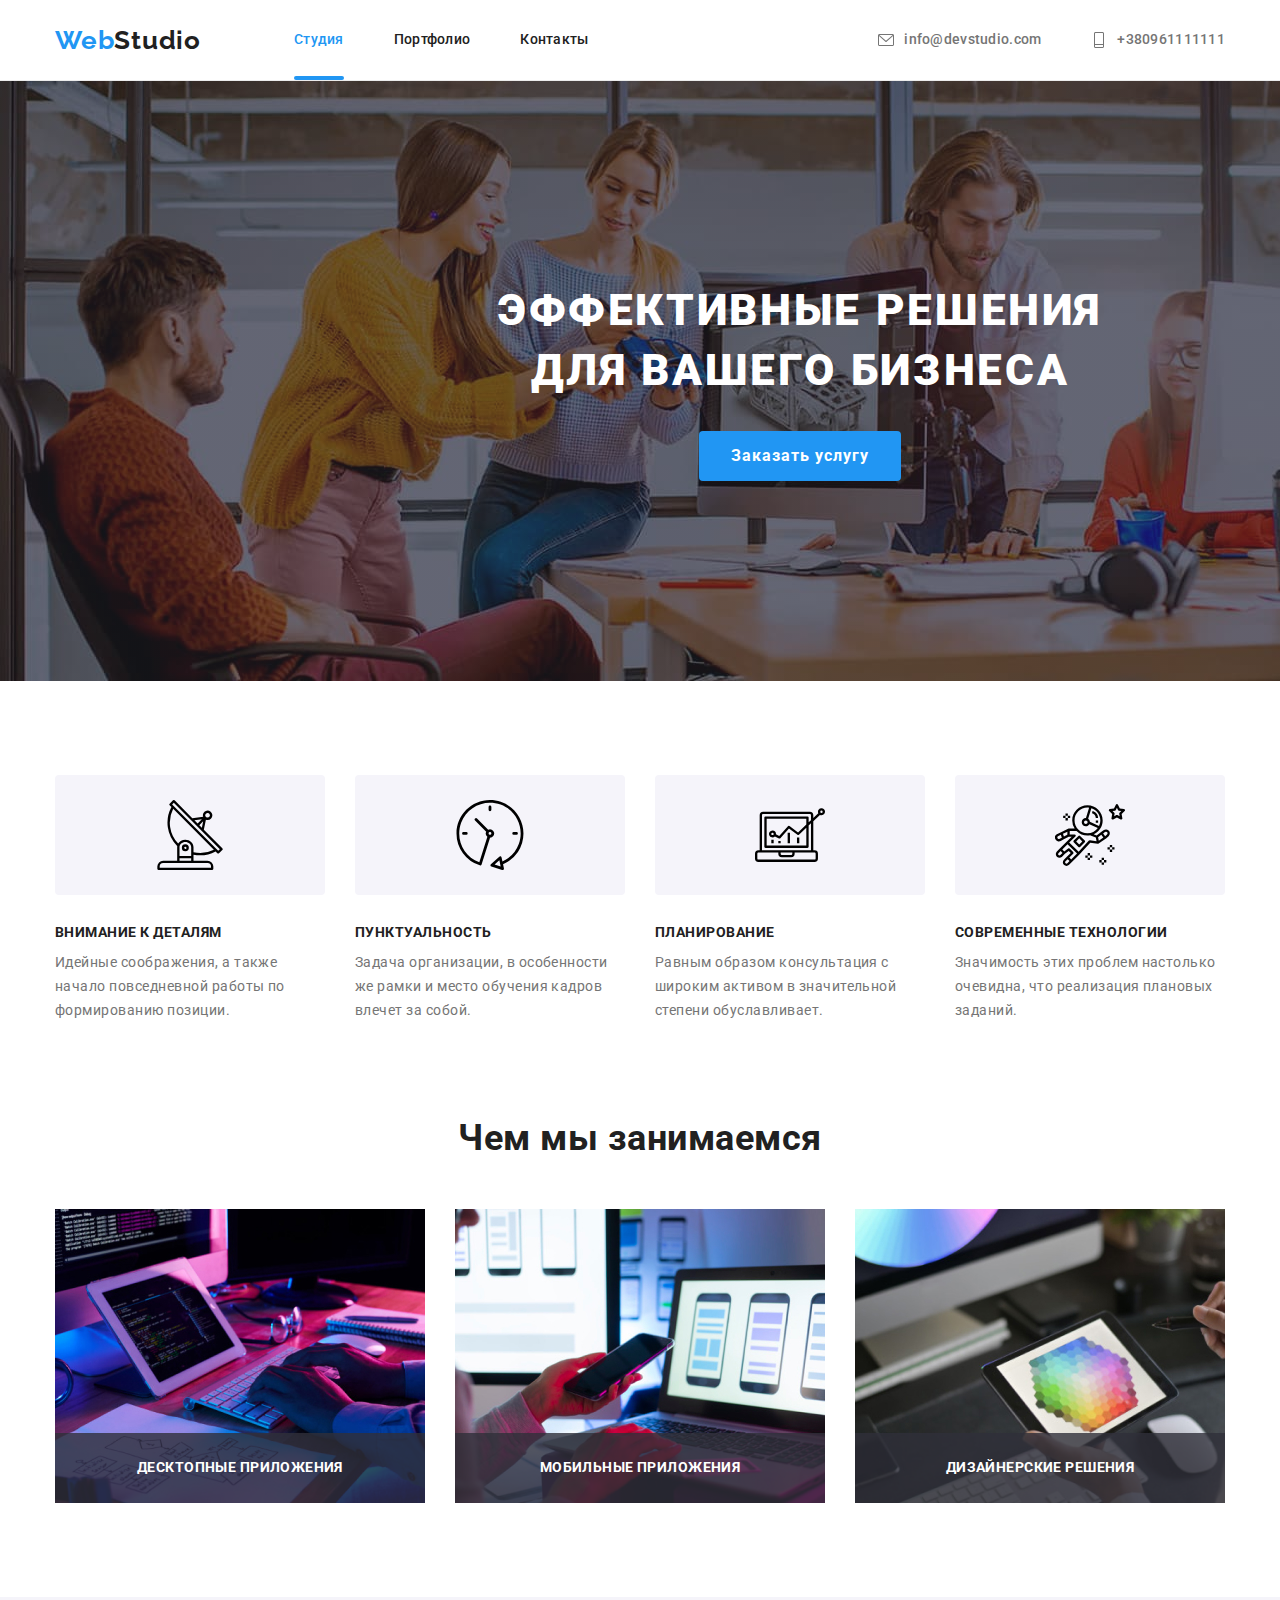
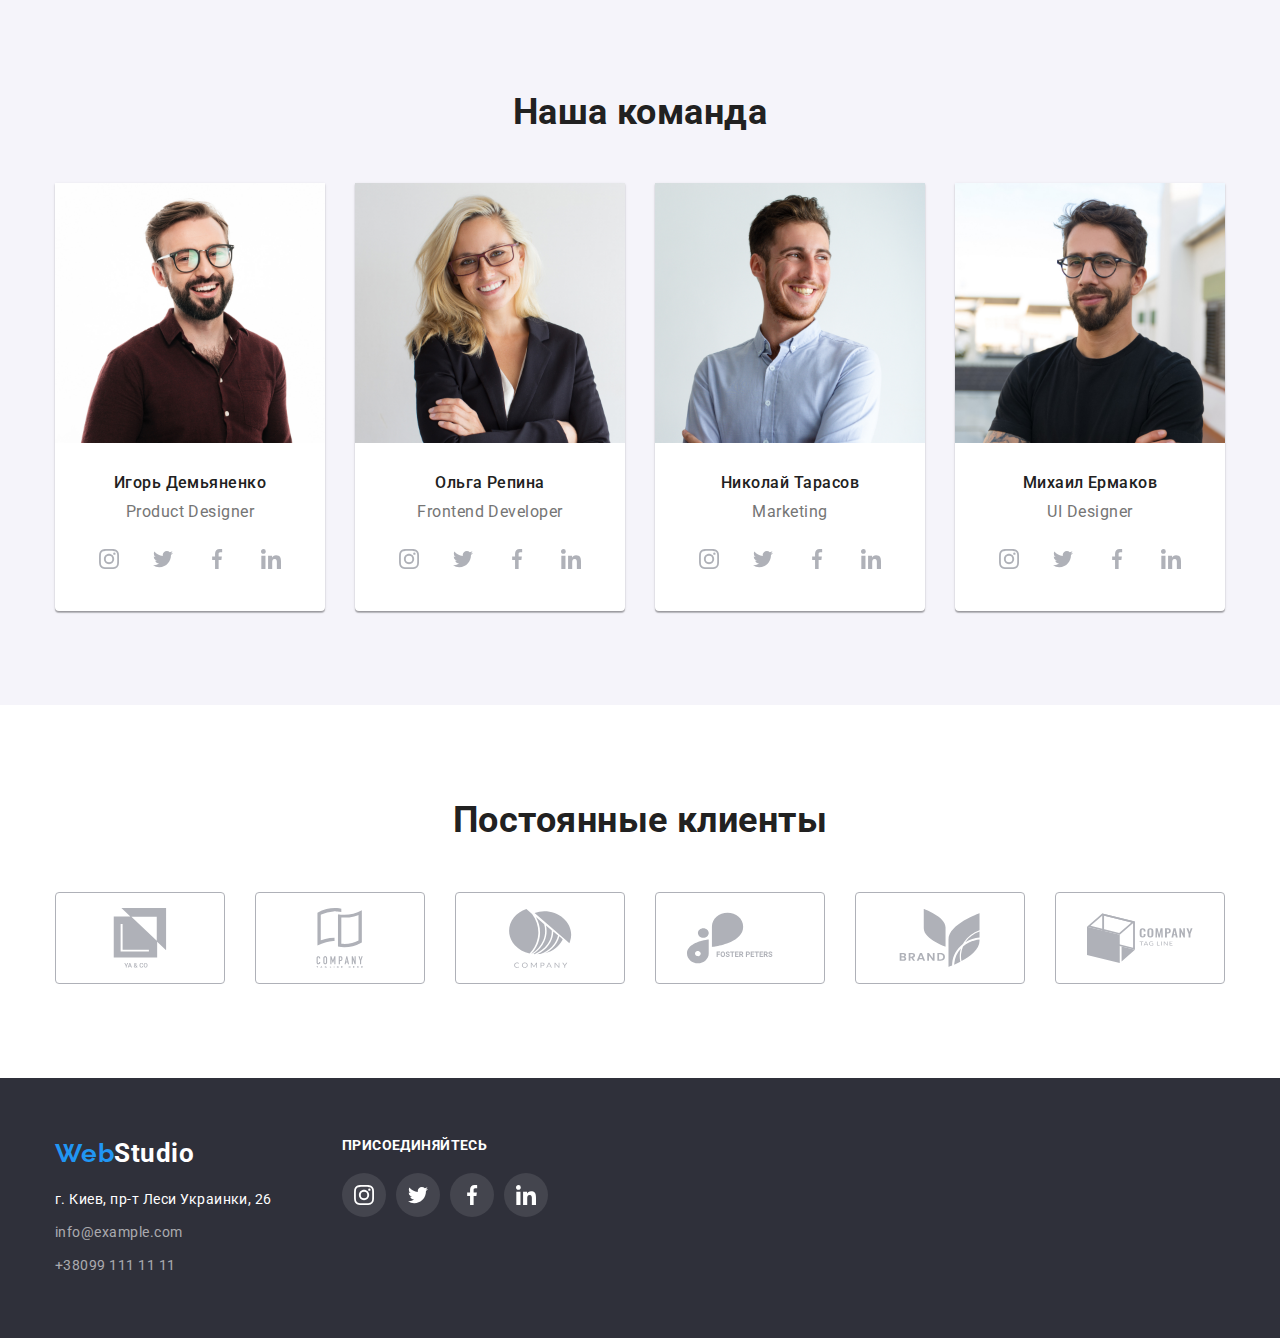
==== commit 391c9e37: "hw" ====
--- a/index.html
+++ b/index.html
@@ -337,7 +337,7 @@
                     </address>
                 </div>
             <div class="social-footer">
-                <h3 class="social-footer-title">присоединяйтесь</h3>
+                <p class="social-footer-title">присоединяйтесь</p>
                 <ul class="social-footer-block">
 
                     <li class="social-footer-list"><a href="" class="soc-footer">
--- a/css/style.css
+++ b/css/style.css
@@ -156,7 +156,7 @@
     position: relative;
 }
 
-.link::after {
+.active::after {
     content: "";
     display: block;
     width: 100%;
@@ -168,7 +168,7 @@
 
     left: 0;
     bottom: 0;
-    opacity: 0;
+    opacity: 1;
     transition: opasity 250ms cubic-bezier(0.4, 0, 0.2, 1);
 }
 
@@ -176,6 +176,7 @@
 
 .active {
     color: var(--accent-color);
+    
 
     
   
@@ -248,7 +249,9 @@
     text-align: center;
     background-repeat: no-repeat;
     background-position: center;
-    background-size: contain;
+    background-size: cover;
+    width: 1600px;
+    margin: 0 auto;
     padding-top: 200px;
     padding-bottom: 200px;
     background-image: linear-gradient(to bottom, rgba(47, 48, 58, 0.4),
@@ -421,7 +424,7 @@
     padding-bottom: 25px;
     display: flex;
     justify-content: center;
-    box-shadow: 0px 4px 4px rgba(0, 0, 0, 0.25);
+
     border-radius: 4px;
     margin-bottom: 30px;
     background-position: center;
@@ -440,6 +443,7 @@
 /* SECTION */
 .section-work {
     padding-top: 0;
+
     padding-bottom: 94px;
 }
 
@@ -534,6 +538,9 @@
 
 .team-img {
     margin-top: 0;
+    display: block;
+    max-width: 100%;
+    height: auto;
 
 }
 
@@ -578,6 +585,7 @@
 .section-team {
 
     background-color: var(--background-team-color);
+    padding-top: 94px;
     padding-bottom: 94px;
 }
 
@@ -585,6 +593,7 @@
     display: flex;
     list-style: none;
     padding: 0;
+    
 
 
 }
@@ -630,6 +639,7 @@
 .section-clients {
     
     padding-top: 0;
+    padding-top: 94px;
     padding-bottom: 94px;
 }
 
@@ -637,6 +647,8 @@
     display: flex;
     list-style: none;
     padding: 0;
+    margin: 0;
+    justify-content: space-between;
 }
 
 .clients-list {
@@ -660,10 +672,12 @@
     align-items: center;
     justify-content: center;
     border: 1px solid #AFB1B8;
-    box-sizing: border-box;
+
     border-radius: 4px;
     fill: #afb1b8;
-}
+    
+}
+
 
 
 .clients-link:hover,
@@ -741,13 +755,13 @@
     display: flex;
     list-style: none;
     padding: 0;
+    margin: 0;
 
     
 }
 
 .decoration {
     display: flex;
-
 
 }
 
@@ -880,7 +894,7 @@
     width: 100%;
     height: 100%;
     top: 0;
-    transform: translatey(100%);
+    transform: translateY(100%);
     transition: transform 250ms cubic-bezier(0.4, 0, 0.2, 1);
 }
 
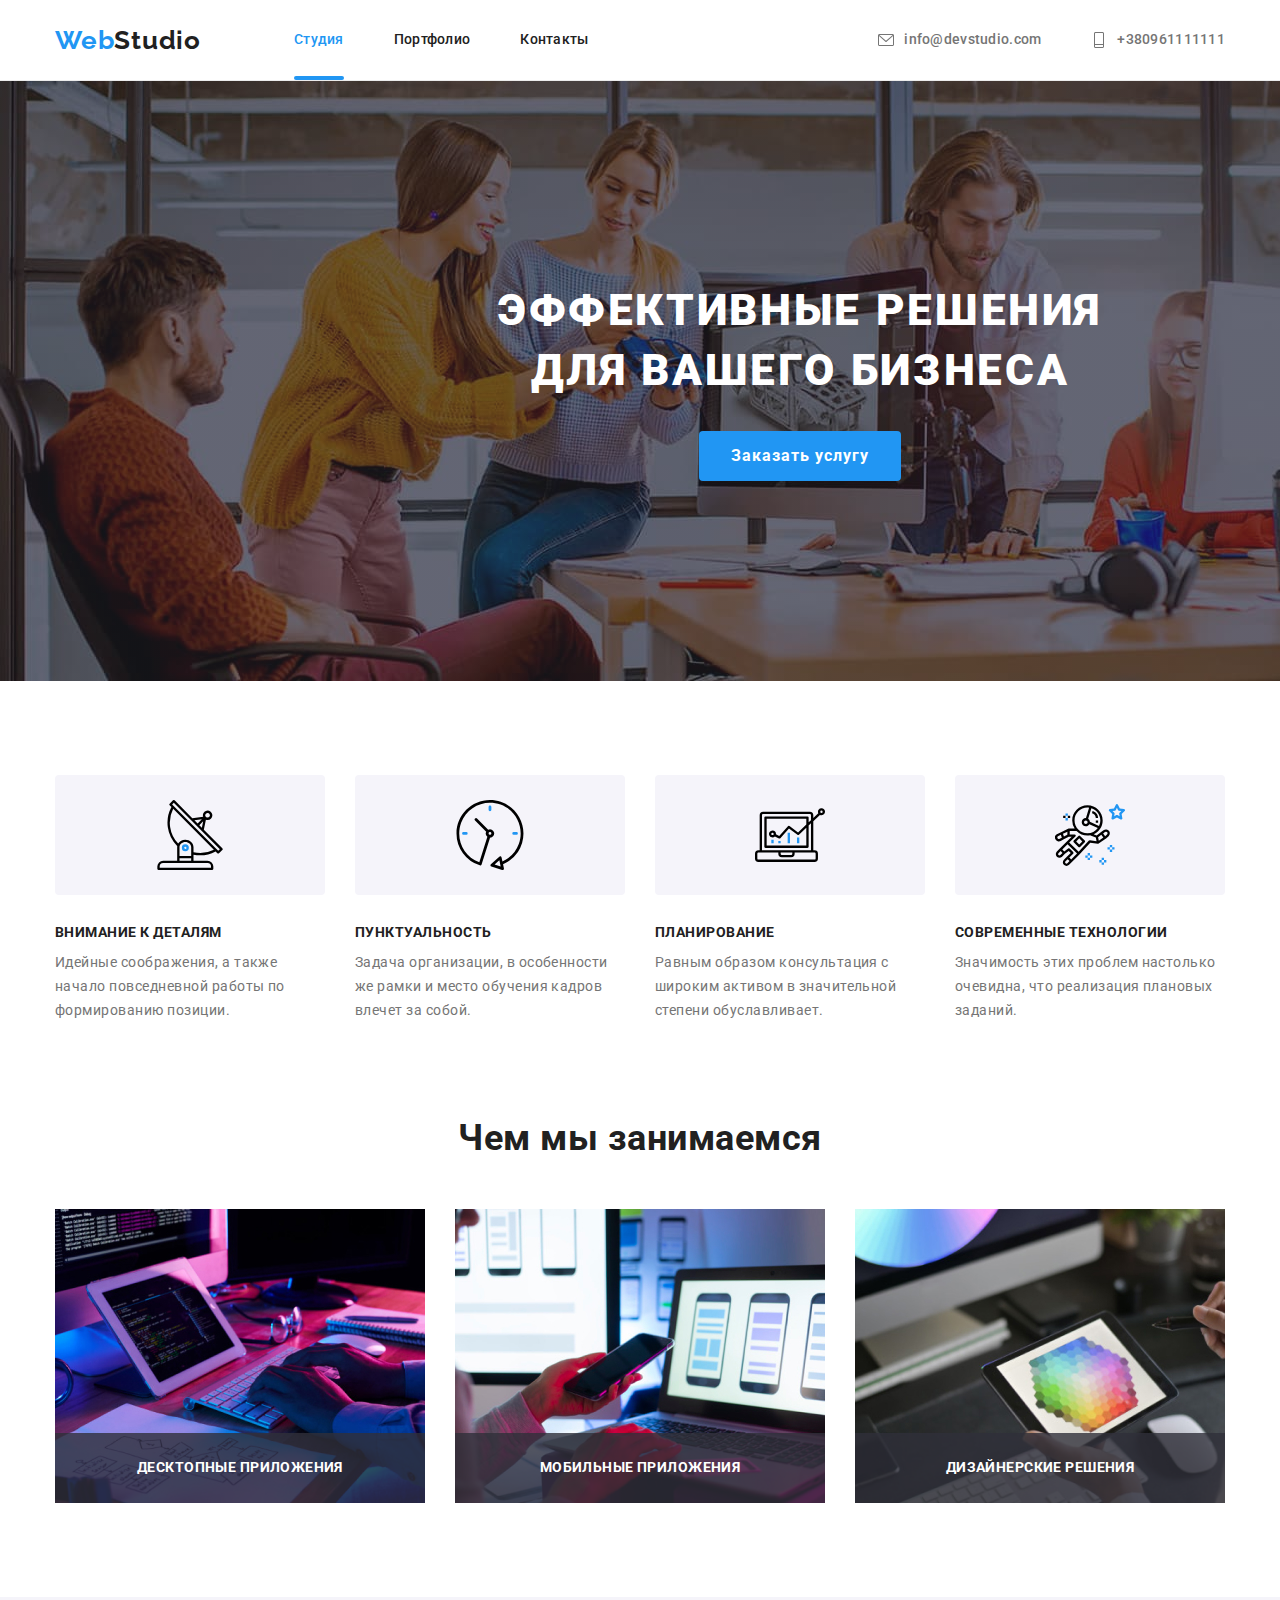
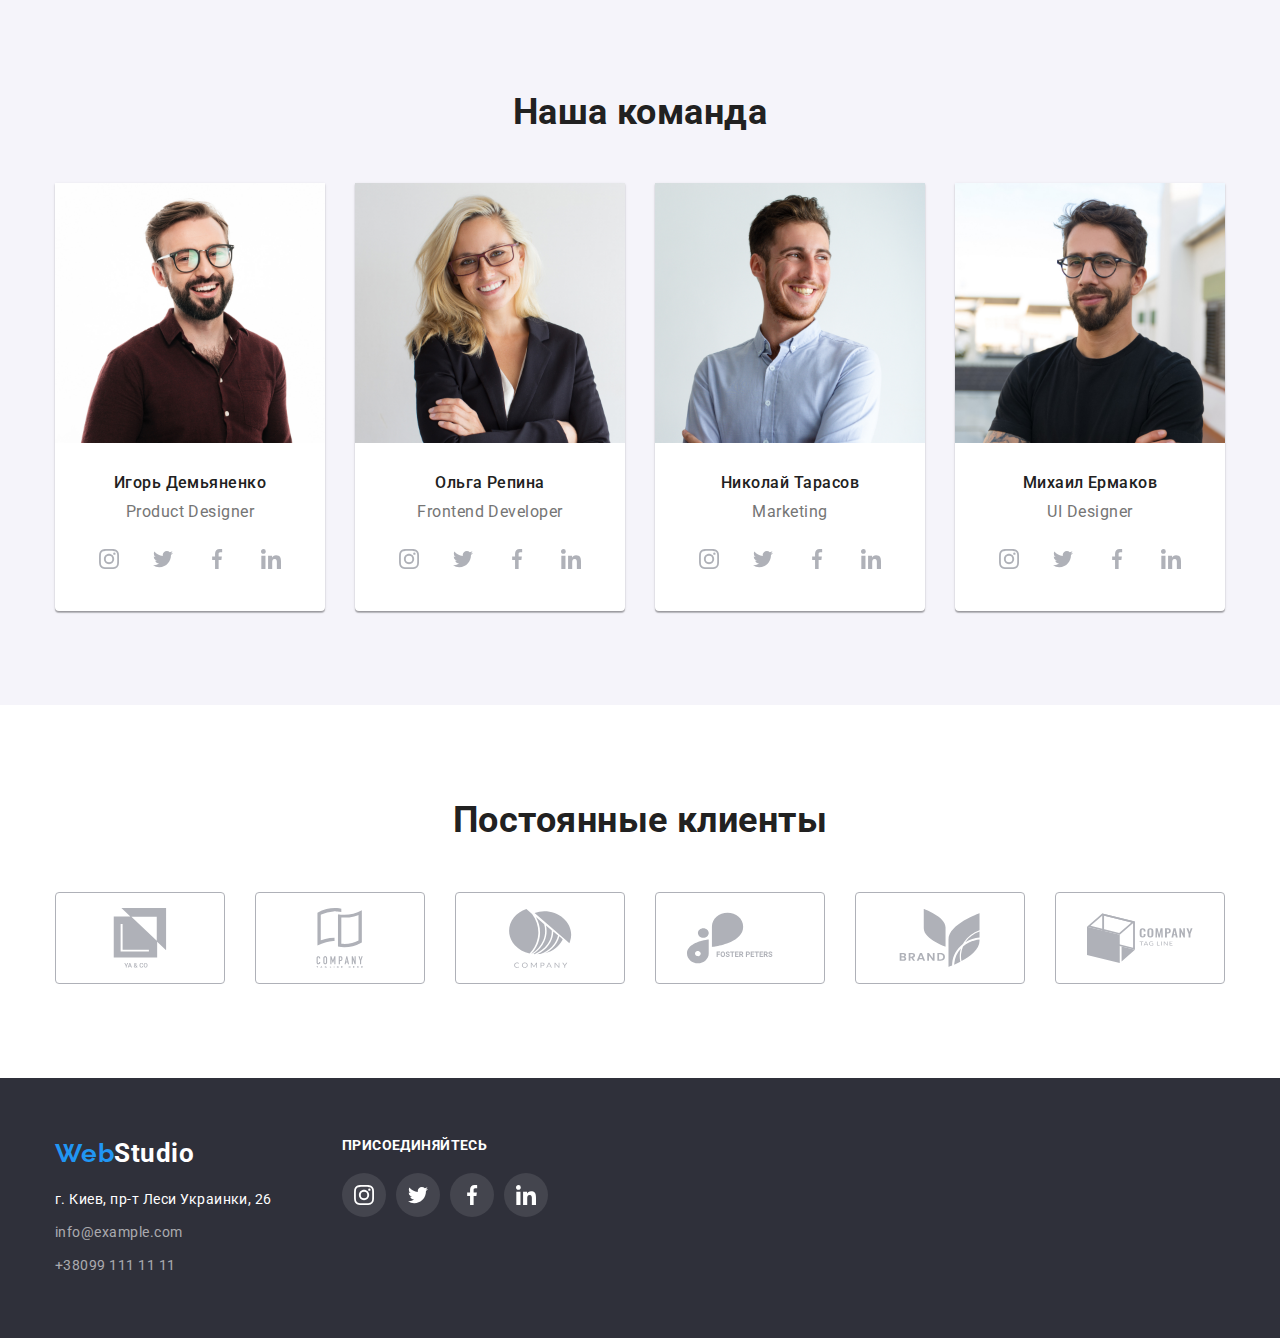
==== commit 4a0a8c44: "edit" ====
--- a/index.html
+++ b/index.html
@@ -48,13 +48,15 @@
                     <button data-modal-open type="button" class="button pointer">Заказать услугу</button>
                         <div class="backdrop is-hidden" data-modal>
                            <div class="modal">
-                               <div class="modal-block">
-                               
-                                <button data-modal-close class="close-btn pointer">
+                               <button data-modal-close class="close-btn pointer">
                                     <svg class="close" width="11" height="11">
                                         <use href="./images/symbol.svg#icon-close"></use>
                                     </svg>
                                 </button>
+
+                                <div class="modal-block">
+                               
+                                
                                 </div>
                            </div>
                         </div>
--- a/css/style.css
+++ b/css/style.css
@@ -105,6 +105,7 @@
     font-size: 14px;
     line-height: 1.14;
     letter-spacing: 0.02em;
+    transition: 250ms cubic-bezier(0.4, 0, 0.2, 1);
 }
 
 /* site nav */
@@ -138,13 +139,14 @@
     background-size: contain;
     vertical-align: middle;
     fill: currentColor;
+    transition: 250ms cubic-bezier(0.4, 0, 0.2, 1);
     
 
 
 }
 .contact-item:hover{
     fill: var(--accent-color);
-    transition: 250ms cubic-bezier(0.4, 0, 0.2, 1);
+    
 
 }
     
@@ -154,6 +156,7 @@
     padding-top: 32px;
     padding-bottom: 32px;
     position: relative;
+    transition: opasity 250ms cubic-bezier(0.4, 0, 0.2, 1);
 }
 
 .active::after {
@@ -169,13 +172,14 @@
     left: 0;
     bottom: 0;
     opacity: 1;
-    transition: opasity 250ms cubic-bezier(0.4, 0, 0.2, 1);
+    
 }
 
 
 
 .active {
     color: var(--accent-color);
+    transition: 250ms cubic-bezier(0.4, 0, 0.2, 1);
     
 
     
@@ -184,7 +188,7 @@
     
 .site-nav .link:hover::after {
     opacity: 1;
-    transition: 250ms cubic-bezier(0.4, 0, 0.2, 1);
+    
 
 }
 
@@ -195,6 +199,7 @@
     font-size: 14px;
     line-height: 1.14;
     letter-spacing: 0.02em;
+    transition: opasity 250ms cubic-bezier(0.4, 0, 0.2, 1);
 }
 
 /* cont-nav */
@@ -209,20 +214,20 @@
     padding-top: 32px;
     padding-bottom: 32px;
     display: block;
-    
+    transition: opasity 250ms cubic-bezier(0.4, 0, 0.2, 1);
 }
 
 
 .cont-link:hover, 
 .cont-nav .cont-link:focus {
     color:var(--accent-color);
-    transition: 250ms cubic-bezier(0.4, 0, 0.2, 1);
+
     
 }
 .site-nav .link:hover,
 .site-nav .link:focus {
     color:var(--accent-color);
-    transition: 250ms cubic-bezier(0.4, 0, 0.2, 1);
+
 
 }
 
@@ -305,10 +310,12 @@
     position: absolute;
     top: 8px;
     right: 8px;
+
 }
 
 .modal-block {
         position: relative;
+        
 }
 .backdrop {
     position: fixed;
@@ -336,6 +343,8 @@
 
     box-shadow: 0px 1px 3px rgba(0, 0, 0, 0.12), 0px 1px 1px rgba(0, 0, 0, 0.14), 0px 2px 1px rgba(0, 0, 0, 0.2);
     border-radius: 4px;
+    padding: 40px;
+
 
 }
 
@@ -457,8 +466,9 @@
     height: 70px;
     background: rgba(47, 48, 58, 0.8);
     position: absolute;
-    padding-top: 27px;
-    padding-bottom: 27px;
+    display: flex;
+    align-items: center;
+    justify-content: center;
     bottom: 0;
     right: 0;
 
@@ -618,8 +628,8 @@
     height: 100%;
     width: 100%;
     border-radius: 50%;
-   
     fill: #afb1b8;
+    transition: 250ms cubic-bezier(0.4, 0, 0.2, 1);
 }
 
 .soc:hover,
@@ -627,7 +637,7 @@
     fill: #FFFFFF;
     background-color: var(--accent-color);
     border-radius: 50%;
-    transition: 250ms cubic-bezier(0.4, 0, 0.2, 1);
+
 }
 
 
@@ -672,9 +682,9 @@
     align-items: center;
     justify-content: center;
     border: 1px solid #AFB1B8;
-
     border-radius: 4px;
     fill: #afb1b8;
+    transition: 250ms cubic-bezier(0.4, 0, 0.2, 1);
     
 }
 
@@ -684,7 +694,7 @@
 .clients-link:focus{
     border-color: var(--accent-color);
     fill: var(--accent-color);
-    transition: 250ms cubic-bezier(0.4, 0, 0.2, 1);
+
 }
 
 
@@ -731,9 +741,8 @@
     font-size: 14px;
     line-height: 1.71;
     font-style: normal;
-
-    margin-top: 0;
-
+    margin-top: 0;
+    transition: 250ms cubic-bezier(0.4, 0, 0.2, 1);
     
 }
 
@@ -748,7 +757,7 @@
 .footer-list:hover,
 .footer-list:focus {
     color:var(--accent-color);
-    transition: 250ms cubic-bezier(0.4, 0, 0.2, 1);
+
 }
 
 .social-footer-block {
@@ -786,6 +795,7 @@
     justify-content: center;    
     background-color: rgba(255, 255, 255, 0.1);
     border-radius: 50%;
+    transition: 250ms cubic-bezier(0.4, 0, 0.2, 1);
 
 }
 
@@ -804,6 +814,7 @@
 .social-footer {
     margin-left: 70px;
     margin-right: 0;
+    
 }
 .social-footer-link{
     fill: #FFFFFF;
@@ -814,7 +825,7 @@
 .soc-footer:hover,
 .soc-footer:focus {
 background-color:var(--accent-color);
-transition: 250ms cubic-bezier(0.4, 0, 0.2, 1);
+
     
 }
 
@@ -841,7 +852,7 @@
     padding-bottom: 6px;
     padding-left: 22px;
     padding-right: 22px;
-
+    transition: 250ms cubic-bezier(0.4, 0, 0.2, 1);
 
 }
 
@@ -869,7 +880,7 @@
     color: var(--additional-white-color);
     box-shadow: 0px 3px 1px rgba(0, 0, 0, 0.1), 0px 1px 2px rgba(0, 0, 0, 0.08), 0px 2px 2px rgba(0, 0, 0, 0.12);
     border-radius: 4px;
-    transition: 250ms cubic-bezier(0.4, 0, 0.2, 1);
+
 
 }
 
@@ -894,7 +905,7 @@
     width: 100%;
     height: 100%;
     top: 0;
-    transform: translateY(100%);
+    transform: translateY(101%);
     transition: transform 250ms cubic-bezier(0.4, 0, 0.2, 1);
 }
 
@@ -907,6 +918,7 @@
     padding-bottom: 63px;
     padding-right: 24px;
     padding-left: 24px;
+    margin: 0;
 
  
 } 
@@ -959,6 +971,7 @@
 .portfolio-list {
     text-decoration: none;
     display: block;
+    transition: 250ms cubic-bezier(0.4, 0, 0.2, 1);
     
 }
 
@@ -971,7 +984,7 @@
 .portfolio-list:focus{
     box-shadow: 0px 3px 1px rgba(0, 0, 0, 0.1), 0px 1px 2px rgba(0, 0, 0, 0.08), 0px 2px 2px rgba(0, 0, 0, 0.12);
     border-radius: 4px;
-    transition: 250ms cubic-bezier(0.4, 0, 0.2, 1);
+
 }
 
 .work-card {
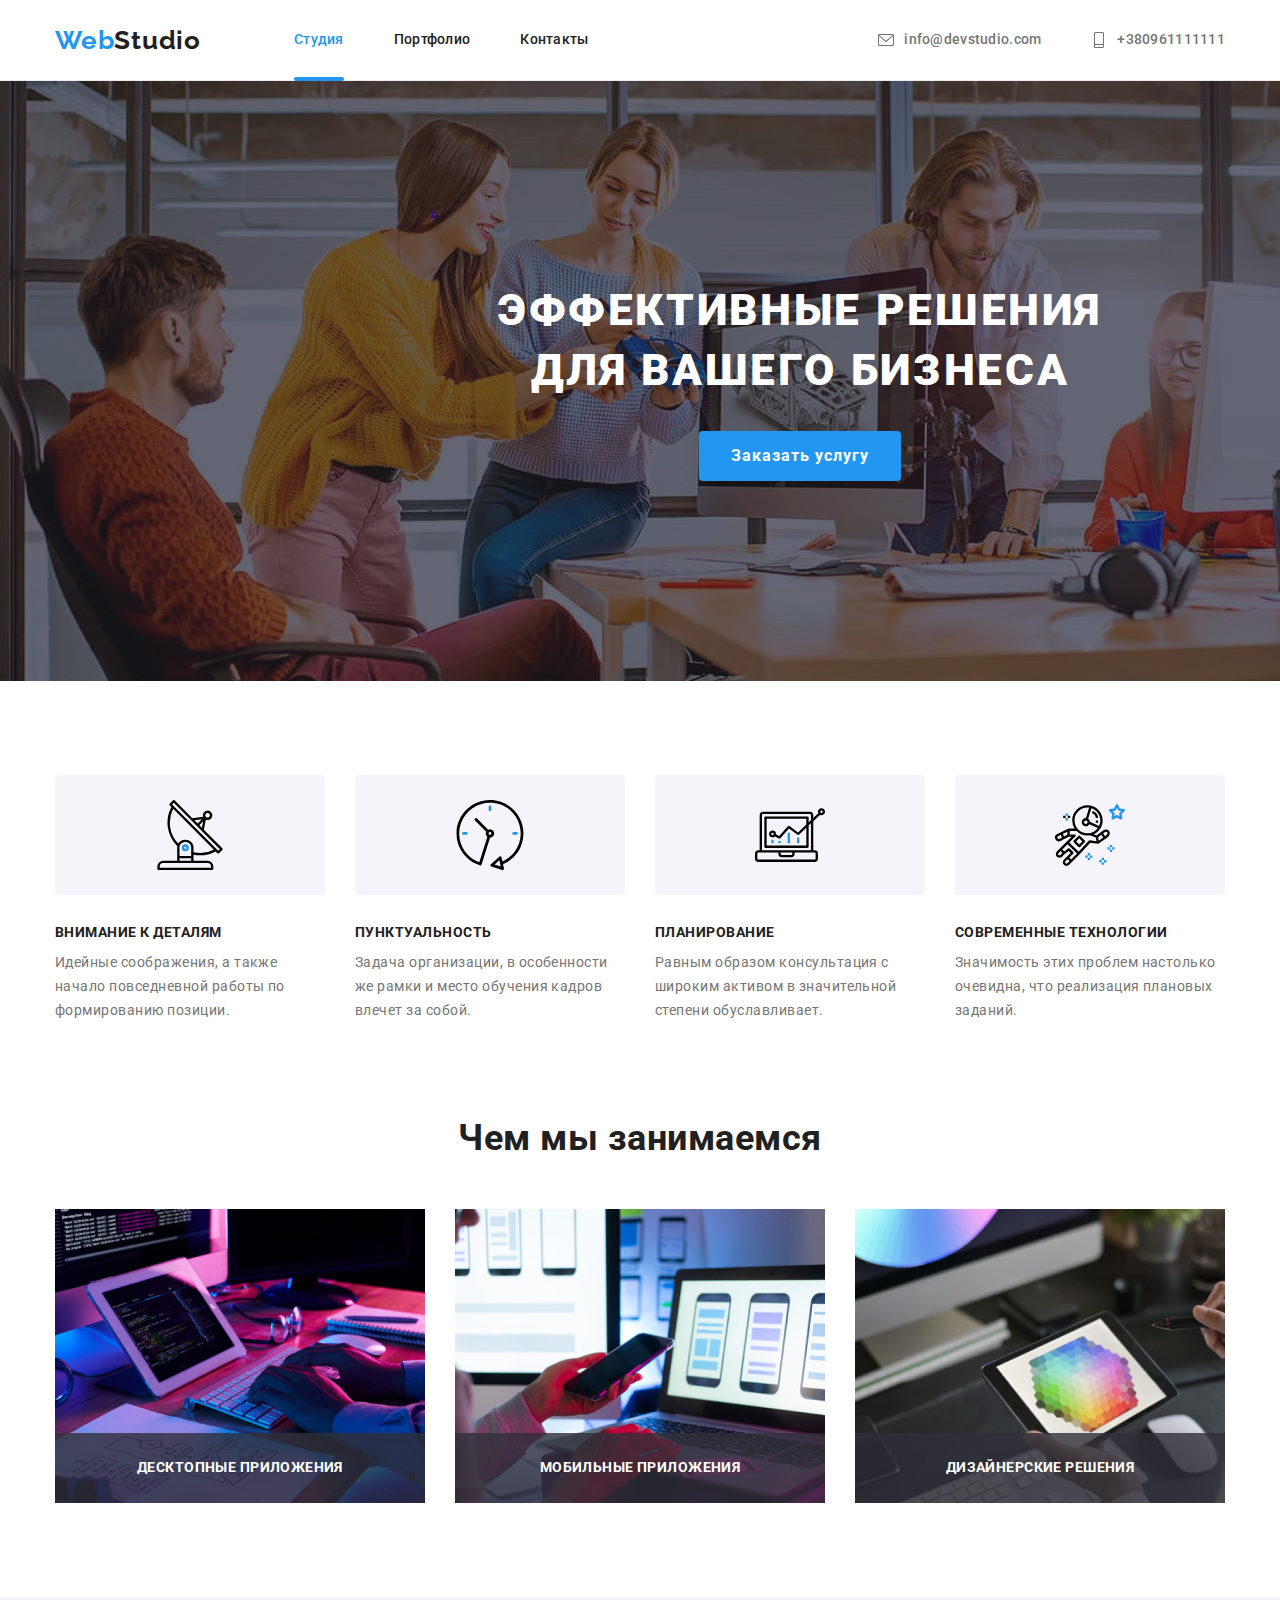
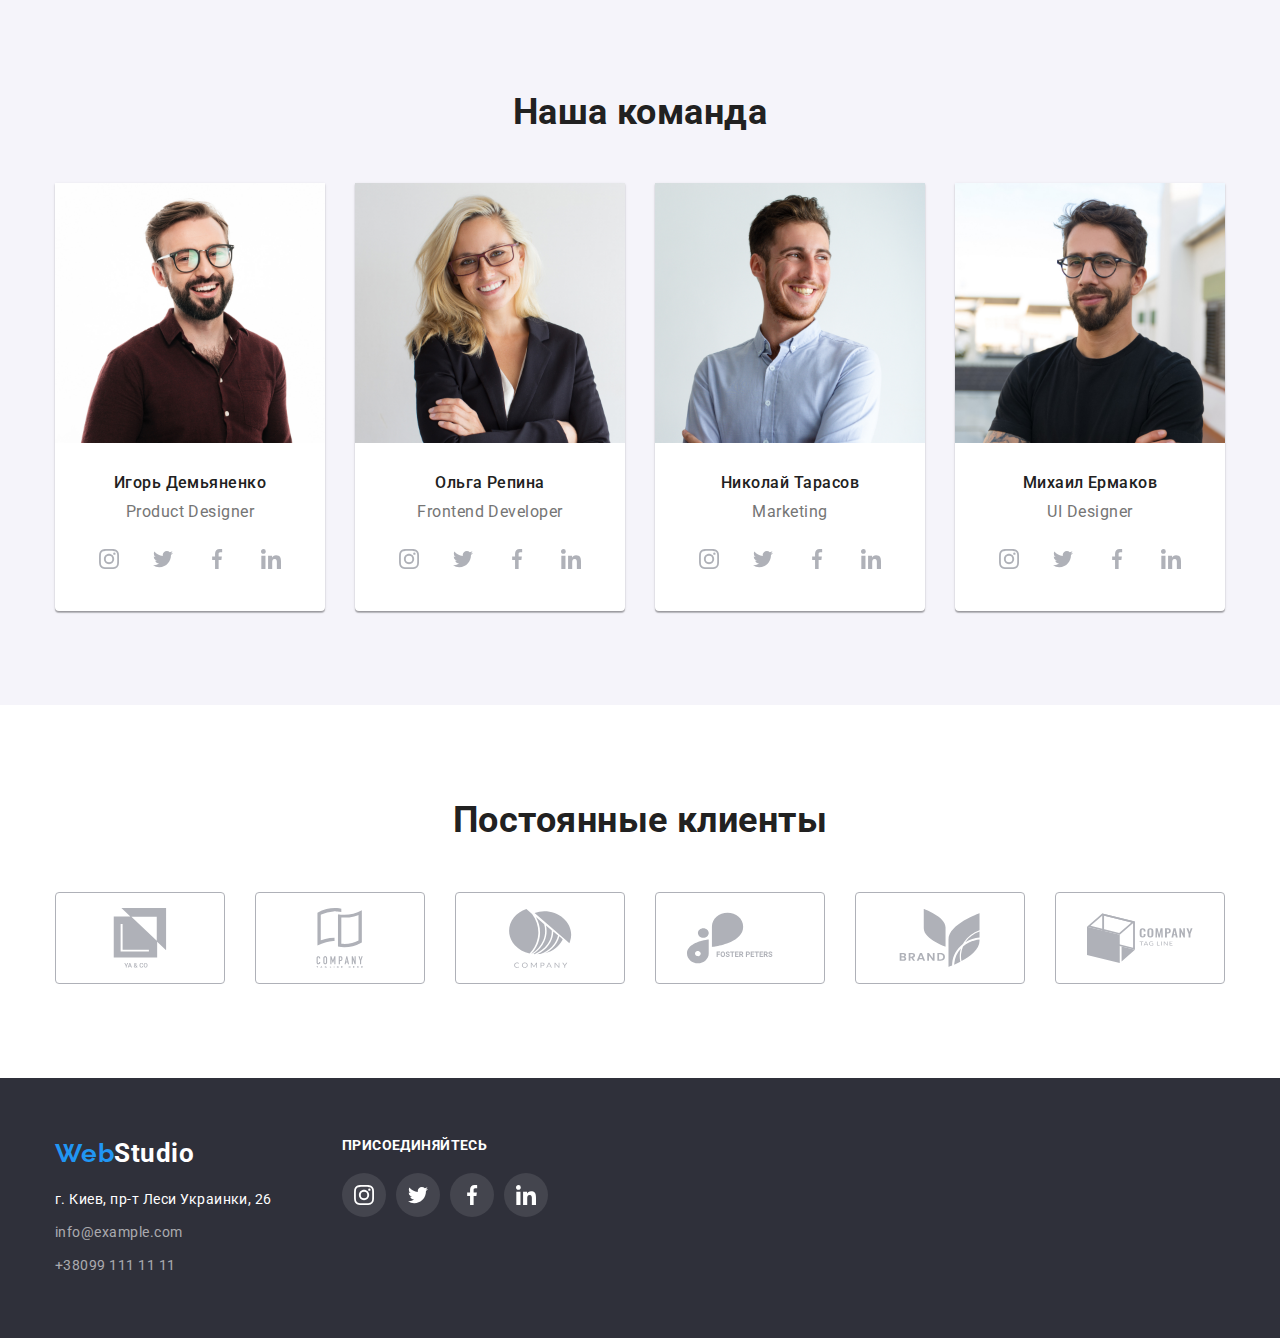
==== commit fd4c5348: "edit" ====
--- a/index.html
+++ b/index.html
@@ -13,7 +13,7 @@
 <body>
 <!-- Шапка сайта -->
     <header class="header">
-       <div class="container">
+        <div class="container">
             <div class="main-nav">
                 <nav class="main-nav">
                     <a href="" lang="en" class="logo"><span class="name_logo">Web</span>Studio</a> 
@@ -38,7 +38,6 @@
             </div>    
         </div>
     </header>
-
         <main>
 <!-- Головна сторінка -->
             <section class="section-hero">
--- a/css/style.css
+++ b/css/style.css
@@ -105,7 +105,7 @@
     font-size: 14px;
     line-height: 1.14;
     letter-spacing: 0.02em;
-    transition: 250ms cubic-bezier(0.4, 0, 0.2, 1);
+    transition: color 250ms cubic-bezier(0.4, 0, 0.2, 1);
 }
 
 /* site nav */
@@ -139,9 +139,9 @@
     background-size: contain;
     vertical-align: middle;
     fill: currentColor;
-    transition: 250ms cubic-bezier(0.4, 0, 0.2, 1);
-    
-
+    transition: color 250ms cubic-bezier(0.4, 0, 0.2, 1);
+    
+    
 
 }
 .contact-item:hover{
@@ -156,7 +156,7 @@
     padding-top: 32px;
     padding-bottom: 32px;
     position: relative;
-    transition: opasity 250ms cubic-bezier(0.4, 0, 0.2, 1);
+    /* transition: 250ms cubic-bezier(0.4, 0, 0.2, 1); */
 }
 
 .active::after {
@@ -168,9 +168,8 @@
     position: absolute;
     border-radius: 2px;
 
-
     left: 0;
-    bottom: 0;
+    bottom: -1px;
     opacity: 1;
     
 }
@@ -179,7 +178,7 @@
 
 .active {
     color: var(--accent-color);
-    transition: 250ms cubic-bezier(0.4, 0, 0.2, 1);
+    
     
 
     
@@ -199,7 +198,7 @@
     font-size: 14px;
     line-height: 1.14;
     letter-spacing: 0.02em;
-    transition: opasity 250ms cubic-bezier(0.4, 0, 0.2, 1);
+    
 }
 
 /* cont-nav */
@@ -214,7 +213,7 @@
     padding-top: 32px;
     padding-bottom: 32px;
     display: block;
-    transition: opasity 250ms cubic-bezier(0.4, 0, 0.2, 1);
+    transition: color 250ms cubic-bezier(0.4, 0, 0.2, 1);
 }
 
 
@@ -273,23 +272,24 @@
 
     background-color: var(--accent-color);
     color: var(--additional-white-color);
-
+        
     border-radius: 4px;
     border: none;
-
-
     padding: 10px 32px;
     min-width: 200px;
     margin-bottom: 0;
-
-
     font-family: Roboto;
     font-weight: bold;
     font-size: 16px;
     line-height: 1.9;
     letter-spacing: 0.06em;
-    
-    
+    transition: box-shadow 250ms cubic-bezier(0.4, 0, 0.2, 1);
+
+ 
+}
+
+.button:hover {
+    box-shadow: 0px 4px 4px rgba(0, 0, 0, 0.15);
 }
 
 .close {
@@ -564,10 +564,6 @@
     margin-top: 0;
     margin-bottom: 16px;
 
-    
-
-
-
     font-size: 16px;
     line-height: 1.19;
     text-align: center;
@@ -629,7 +625,9 @@
     width: 100%;
     border-radius: 50%;
     fill: #afb1b8;
-    transition: 250ms cubic-bezier(0.4, 0, 0.2, 1);
+    transition: fill 250ms cubic-bezier(0.4, 0, 0.2, 1),
+    background-color 250ms cubic-bezier(0.4, 0, 0.2, 1),
+    border-radius 250ms cubic-bezier(0.4, 0, 0.2, 1);
 }
 
 .soc:hover,
@@ -639,13 +637,7 @@
     border-radius: 50%;
 
 }
-
-
-
-
-
-
-
+/* Клієнти */
 .section-clients {
     
     padding-top: 0;
@@ -684,7 +676,8 @@
     border: 1px solid #AFB1B8;
     border-radius: 4px;
     fill: #afb1b8;
-    transition: 250ms cubic-bezier(0.4, 0, 0.2, 1);
+    transition: fill 250ms cubic-bezier(0.4, 0, 0.2, 1),
+    border-color 250ms cubic-bezier(0.4, 0, 0.2, 1);
     
 }
 
@@ -701,9 +694,7 @@
 
 /* footer */
 .footer {
-
     background-color: var(--background-color);
-
     padding-top: 60px;
     padding-bottom: 60px;
 }
@@ -742,7 +733,7 @@
     line-height: 1.71;
     font-style: normal;
     margin-top: 0;
-    transition: 250ms cubic-bezier(0.4, 0, 0.2, 1);
+    transition: color 250ms cubic-bezier(0.4, 0, 0.2, 1);
     
 }
 
@@ -795,7 +786,7 @@
     justify-content: center;    
     background-color: rgba(255, 255, 255, 0.1);
     border-radius: 50%;
-    transition: 250ms cubic-bezier(0.4, 0, 0.2, 1);
+    transition: background-color 250ms cubic-bezier(0.4, 0, 0.2, 1);
 
 }
 
@@ -852,7 +843,11 @@
     padding-bottom: 6px;
     padding-left: 22px;
     padding-right: 22px;
-    transition: 250ms cubic-bezier(0.4, 0, 0.2, 1);
+    
+    transition: background-color 250ms cubic-bezier(0.4, 0, 0.2, 1),
+    color 250ms cubic-bezier(0.4, 0, 0.2, 1),
+    box-shadow 250ms cubic-bezier(0.4, 0, 0.2, 1),
+    border-radius 250ms cubic-bezier(0.4, 0, 0.2, 1);
 
 }
 
@@ -871,7 +866,7 @@
     background-color: var(--accent-color);
     color: var(--additional-white-color);
     box-shadow: 0px 3px 1px rgba(0, 0, 0, 0.1), 0px 1px 2px rgba(0, 0, 0, 0.08), 0px 2px 2px rgba(0, 0, 0, 0.12);
-border-radius: 4px;
+    border-radius: 4px;
 }
 
 .btn:hover,
